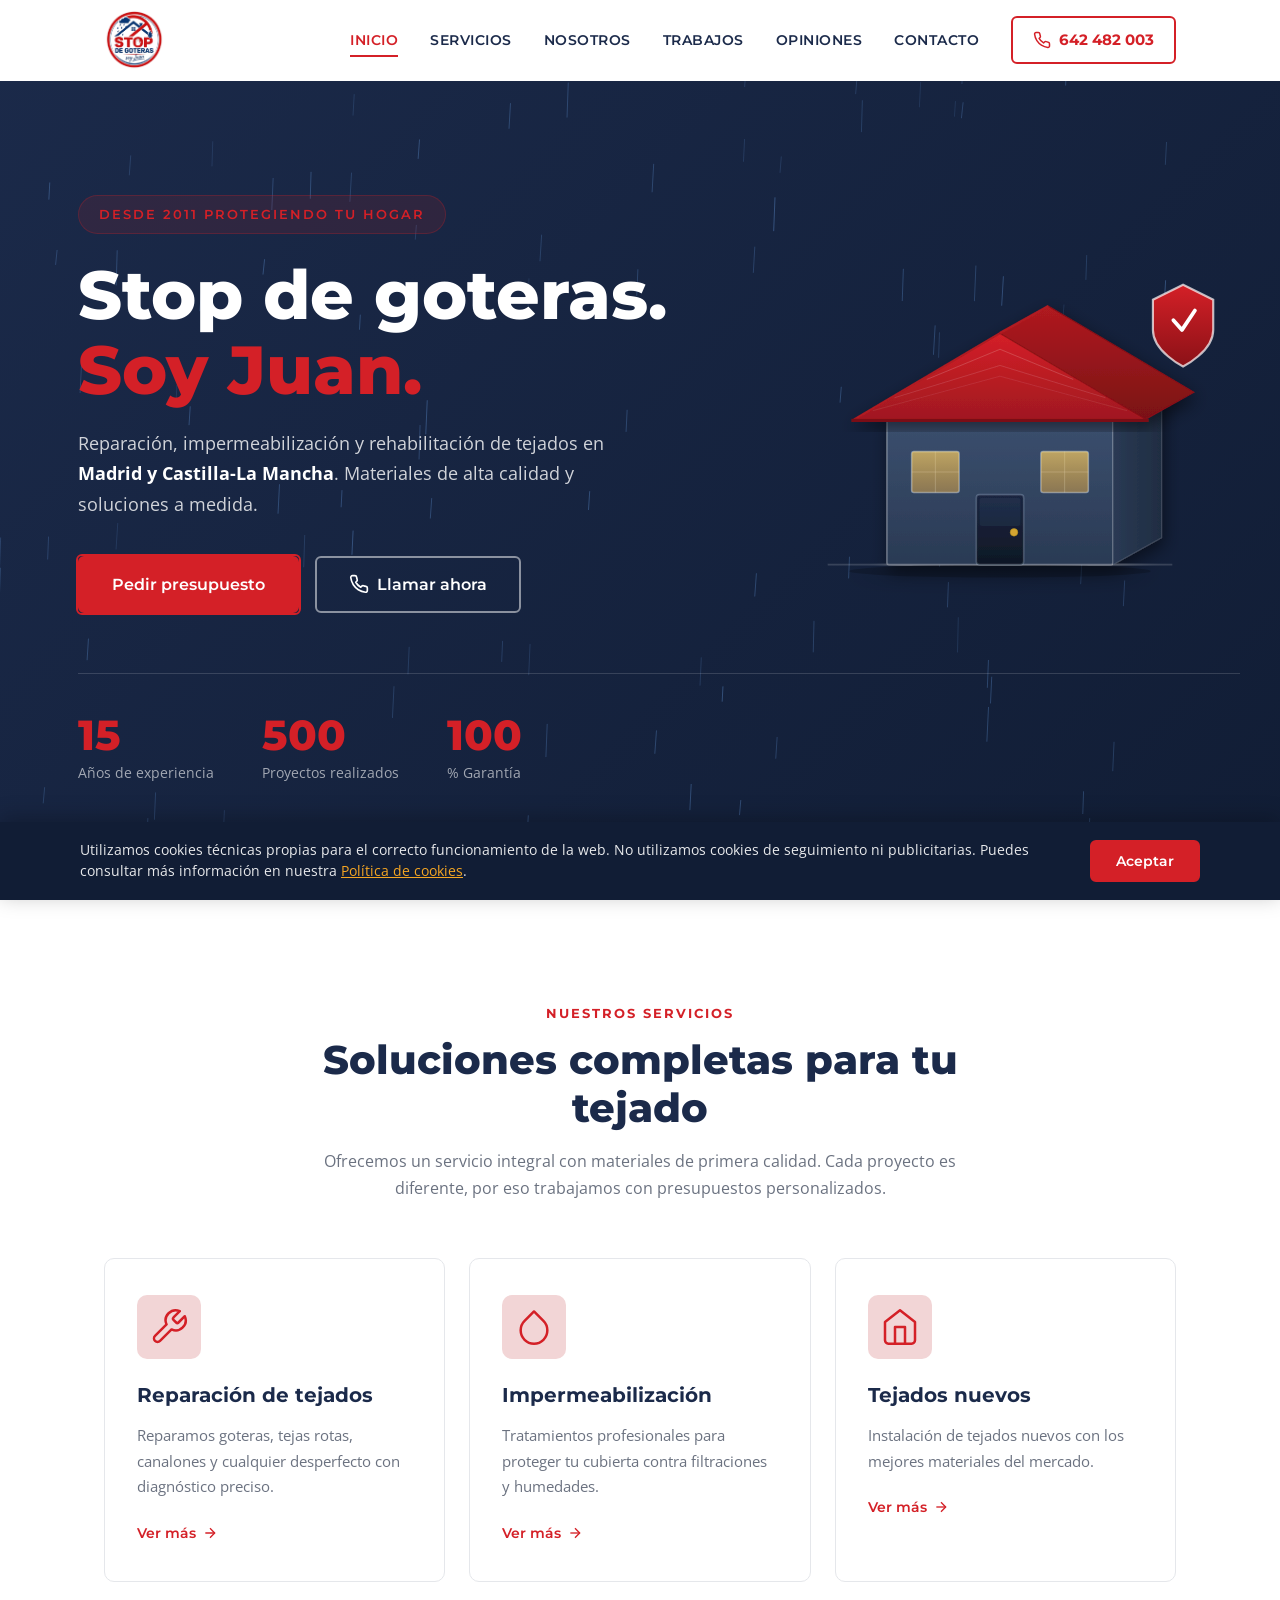
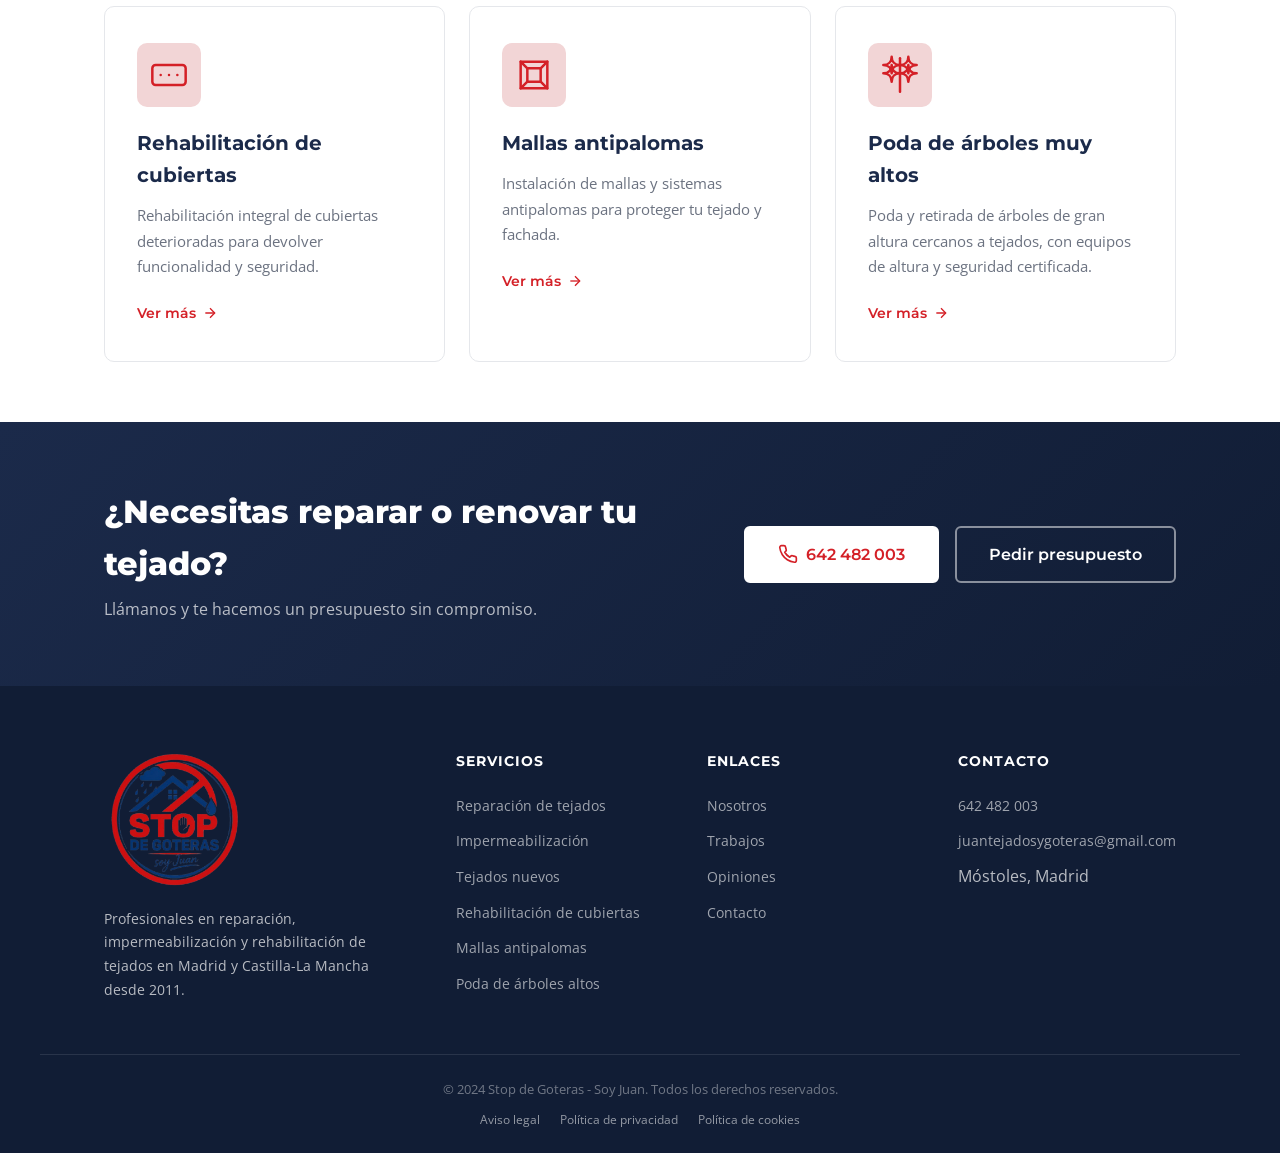
==== index.html @ c5f441f0 "initial" ====
<!DOCTYPE html>
<html lang="es">
<head>
  <meta charset="UTF-8">
  <meta name="viewport" content="width=device-width, initial-scale=1.0">
  <title>Stop de Goteras - Soy Juan | Reparación de Tejados en Madrid</title>
  <meta name="description" content="Stop de Goteras - Soy Juan: 15 años de experiencia en reparación de tejados, impermeabilización y rehabilitación de cubiertas en Madrid y Castilla-La Mancha.">
  <link rel="icon" type="image/x-icon" href="assets/img/favicon.ico">
  <link rel="icon" type="image/png" sizes="32x32" href="assets/img/favicon-32.png">
  <link rel="apple-touch-icon" href="assets/img/favicon.png">
  <link rel="preconnect" href="https://fonts.googleapis.com">
  <link rel="preconnect" href="https://fonts.gstatic.com" crossorigin>
  <link href="https://fonts.googleapis.com/css2?family=Montserrat:wght@400;500;600;700;800&family=Open+Sans:wght@400;500;600&display=swap" rel="stylesheet">
  <link rel="stylesheet" href="assets/css/styles.css">
</head>
<body>

  <!-- HEADER -->
  <header class="header" id="header">
    <div class="container header__inner">
      <a href="index.html" class="header__logo">
        <img src="assets/img/logo.png" alt="Stop de Goteras - Soy Juan" class="header__logo-img">
      </a>
      <nav class="header__nav" id="nav" aria-label="Navegación principal">
        <ul class="header__menu">
          <li><a href="index.html" class="header__link active">Inicio</a></li>
          <li><a href="servicios.html" class="header__link">Servicios</a></li>
          <li><a href="nosotros.html" class="header__link">Nosotros</a></li>
          <li><a href="trabajos.html" class="header__link">Trabajos</a></li>
          <li><a href="opiniones.html" class="header__link">Opiniones</a></li>
          <li><a href="contacto.html" class="header__link">Contacto</a></li>
        </ul>
      </nav>
      <a href="tel:642482003" class="header__cta">
        <svg width="18" height="18" viewBox="0 0 24 24" fill="none" stroke="currentColor" stroke-width="2" stroke-linecap="round" stroke-linejoin="round"><path d="M22 16.92v3a2 2 0 0 1-2.18 2 19.79 19.79 0 0 1-8.63-3.07 19.5 19.5 0 0 1-6-6 19.79 19.79 0 0 1-3.07-8.67A2 2 0 0 1 4.11 2h3a2 2 0 0 1 2 1.72c.127.96.361 1.903.7 2.81a2 2 0 0 1-.45 2.11L8.09 9.91a16 16 0 0 0 6 6l1.27-1.27a2 2 0 0 1 2.11-.45c.907.339 1.85.573 2.81.7A2 2 0 0 1 22 16.92z"/></svg>
        642 482 003
      </a>
      <button class="header__burger" id="burger" aria-label="Abrir menú" aria-expanded="false">
        <span></span><span></span><span></span>
      </button>
    </div>
  </header>

  <!-- HERO -->
  <section class="hero" id="inicio">
    <canvas class="hero__rain" id="rainCanvas" aria-hidden="true"></canvas>
    <!-- ESCENA PREMIUM: Casa con lluvia → tejado → protección -->
    <div class="hero__scene" id="heroScene" aria-hidden="true">
      <svg class="hero__scene-svg" viewBox="0 0 520 440" preserveAspectRatio="xMidYMid meet">
        <defs>
          <linearGradient id="wallGrad" x1="0" y1="0" x2="0" y2="1">
            <stop offset="0%" stop-color="#3B4F6E"/>
            <stop offset="100%" stop-color="#2A3A54"/>
          </linearGradient>
          <linearGradient id="wallSideGrad" x1="0" y1="0" x2="1" y2="0">
            <stop offset="0%" stop-color="#2A3A54"/>
            <stop offset="100%" stop-color="#1F2D42"/>
          </linearGradient>
          <linearGradient id="roofGrad" x1="0" y1="0" x2="0" y2="1">
            <stop offset="0%" stop-color="#D42027"/>
            <stop offset="100%" stop-color="#A01820"/>
          </linearGradient>
          <linearGradient id="roofSideGrad" x1="0" y1="0" x2="0" y2="1">
            <stop offset="0%" stop-color="#B01A20"/>
            <stop offset="100%" stop-color="#7A1115"/>
          </linearGradient>
          <linearGradient id="windowGlow" x1="0" y1="0" x2="0" y2="1">
            <stop offset="0%" stop-color="rgba(140,200,255,0.25)"/>
            <stop offset="100%" stop-color="rgba(80,140,200,0.1)"/>
          </linearGradient>
          <linearGradient id="windowWarm" x1="0" y1="0" x2="0" y2="1">
            <stop offset="0%" stop-color="rgba(255,210,100,0.6)"/>
            <stop offset="100%" stop-color="rgba(255,180,60,0.3)"/>
          </linearGradient>
          <linearGradient id="shieldGrad" x1="0" y1="0" x2="0" y2="1">
            <stop offset="0%" stop-color="#D42027"/>
            <stop offset="100%" stop-color="#8B1117"/>
          </linearGradient>
          <linearGradient id="doorGrad" x1="0" y1="0" x2="0" y2="1">
            <stop offset="0%" stop-color="#1A2540"/>
            <stop offset="100%" stop-color="#0F1825"/>
          </linearGradient>
          <filter id="glow"><feGaussianBlur stdDeviation="4" result="b"/><feMerge><feMergeNode in="b"/><feMergeNode in="SourceGraphic"/></feMerge></filter>
          <filter id="bigGlow"><feGaussianBlur stdDeviation="10" result="b"/><feMerge><feMergeNode in="b"/><feMergeNode in="SourceGraphic"/></feMerge></filter>
          <filter id="softShadow"><feDropShadow dx="2" dy="6" stdDeviation="8" flood-color="rgba(0,0,0,0.5)"/></filter>
          <clipPath id="houseClip"><rect x="155" y="180" width="210" height="150"/></clipPath>
        </defs>

        <!-- ====== CASA (suelo + paredes + alerta) ====== -->
        <g class="scene__house" filter="url(#softShadow)">
          <!-- Suelo -->
          <line x1="100" y1="330" x2="420" y2="330" stroke="rgba(255,255,255,0.15)" stroke-width="1.5"/>
          <ellipse cx="260" cy="336" rx="140" ry="6" fill="rgba(0,0,0,0.2)"/>
          <!-- Pared frontal -->
          <rect x="155" y="195" width="210" height="135" rx="2" fill="url(#wallGrad)" stroke="rgba(255,255,255,0.3)" stroke-width="1.5"/>
          <!-- Pared lateral (profundidad) -->
          <polygon points="365,195 410,170 410,305 365,330" fill="url(#wallSideGrad)" stroke="rgba(255,255,255,0.15)" stroke-width="1"/>
          <!-- Ventana izquierda -->
          <rect class="scene__window" x="178" y="225" width="44" height="38" rx="2" fill="url(#windowGlow)" stroke="rgba(200,220,240,0.5)" stroke-width="1.5"/>
          <line x1="200" y1="225" x2="200" y2="263" stroke="rgba(200,220,240,0.3)" stroke-width="1"/>
          <line x1="178" y1="244" x2="222" y2="244" stroke="rgba(200,220,240,0.3)" stroke-width="1"/>
          <!-- Ventana derecha -->
          <rect class="scene__window" x="298" y="225" width="44" height="38" rx="2" fill="url(#windowGlow)" stroke="rgba(200,220,240,0.5)" stroke-width="1.5"/>
          <line x1="320" y1="225" x2="320" y2="263" stroke="rgba(200,220,240,0.3)" stroke-width="1"/>
          <line x1="298" y1="244" x2="342" y2="244" stroke="rgba(200,220,240,0.3)" stroke-width="1"/>
          <!-- Puerta -->
          <rect x="238" y="265" width="44" height="65" rx="3" fill="url(#doorGrad)" stroke="rgba(200,220,240,0.25)" stroke-width="1.5"/>
          <rect x="241" y="268" width="38" height="26" rx="2" fill="rgba(140,200,255,0.06)"/>
          <circle cx="273" cy="300" r="3.5" fill="#D4A530" stroke="#B8901F" stroke-width="0.5"/>
          <!-- Icono alerta -->
          <g class="scene__alert" filter="url(#glow)">
            <circle cx="260" cy="170" r="18" fill="rgba(212,32,39,0.7)" stroke="#D42027" stroke-width="2"/>
            <line x1="260" y1="160" x2="260" y2="173" stroke="#fff" stroke-width="3" stroke-linecap="round"/>
            <circle cx="260" cy="179" r="2" fill="#fff"/>
          </g>
        </g>

        <!-- ====== TEJADO (fase 2: baja desde 4s) ====== -->
        <g class="scene__roof" filter="url(#softShadow)">
          <!-- Tejado principal -->
          <polygon points="260,115 125,195 395,195" fill="url(#roofGrad)" stroke="#B01A20" stroke-width="2" stroke-linejoin="round"/>
          <!-- Lado derecho tejado (profundidad) -->
          <polygon points="395,195 440,170 305,90 260,115" fill="url(#roofSideGrad)" stroke="#8B1117" stroke-width="1"/>
          <!-- Tejas decorativas fila 1 -->
          <line x1="192" y1="158" x2="260" y2="130" stroke="rgba(255,255,255,0.2)" stroke-width="0.8"/>
          <line x1="260" y1="130" x2="328" y2="158" stroke="rgba(255,255,255,0.2)" stroke-width="0.8"/>
          <!-- Tejas fila 2 -->
          <line x1="162" y1="175" x2="260" y2="145" stroke="rgba(255,255,255,0.15)" stroke-width="0.8"/>
          <line x1="260" y1="145" x2="358" y2="175" stroke="rgba(255,255,255,0.15)" stroke-width="0.8"/>
          <!-- Tejas fila 3 -->
          <line x1="142" y1="187" x2="260" y2="155" stroke="rgba(255,255,255,0.1)" stroke-width="0.8"/>
          <line x1="260" y1="155" x2="378" y2="187" stroke="rgba(255,255,255,0.1)" stroke-width="0.8"/>
          <!-- Borde inferior -->
          <line x1="122" y1="196" x2="398" y2="196" stroke="#7A1115" stroke-width="3"/>
          <!-- Cumbrera -->
          <line x1="260" y1="115" x2="305" y2="90" stroke="#B01A20" stroke-width="2.5"/>
        </g>

        <!-- ====== SALPICADURAS EN TEJADO (fase 3) ====== -->
        <g class="scene__splashes">
          <circle class="roof-splash" cx="195" cy="160" r="2" fill="rgba(140,200,255,0.7)"/>
          <circle class="roof-splash" cx="230" cy="145" r="2" fill="rgba(140,200,255,0.6)"/>
          <circle class="roof-splash" cx="260" cy="132" r="2" fill="rgba(140,200,255,0.7)"/>
          <circle class="roof-splash" cx="295" cy="140" r="2" fill="rgba(140,200,255,0.6)"/>
          <circle class="roof-splash" cx="340" cy="158" r="2" fill="rgba(140,200,255,0.7)"/>
          <circle class="roof-splash" cx="360" cy="170" r="2" fill="rgba(140,200,255,0.5)"/>
        </g>

        <!-- ====== ESCUDO + CHECK (fase 3, arriba derecha) ====== -->
        <g class="scene__shield">
          <path d="M430,70 L458,84 L458,112 C458,132 430,146 430,146 C430,146 402,132 402,112 L402,84 Z"
                fill="url(#shieldGrad)" stroke="rgba(255,255,255,0.7)" stroke-width="2"/>
          <polyline points="421,103 429,112 441,94" fill="none" stroke="#fff" stroke-width="3.5" stroke-linecap="round" stroke-linejoin="round"/>
        </g>

        <!-- Ventanas brillan dorado cuando casa protegida (fase 3) -->
        <rect class="scene__window-glow" x="178" y="225" width="44" height="38" rx="2" fill="url(#windowWarm)"/>
        <rect class="scene__window-glow" x="298" y="225" width="44" height="38" rx="2" fill="url(#windowWarm)"/>

      </svg>
    </div>
    <div class="container hero__content">
      <span class="hero__badge">Desde 2011 protegiendo tu hogar</span>
      <h1 class="hero__title">
        <span class="hero__title-line hero__title-line--1">Stop de goteras.</span>
        <span class="hero__title-line hero__title-line--2">Soy Juan.</span>
      </h1>
      <p class="hero__subtitle">Reparación, impermeabilización y rehabilitación de tejados en <strong>Madrid y Castilla-La Mancha</strong>. Materiales de alta calidad y soluciones a medida.</p>
      <div class="hero__actions">
        <a href="contacto.html" class="btn btn--primary btn--lg hero__cta-pulse">Pedir presupuesto</a>
        <a href="tel:642482003" class="btn btn--outline btn--lg">
          <svg width="20" height="20" viewBox="0 0 24 24" fill="none" stroke="currentColor" stroke-width="2" stroke-linecap="round" stroke-linejoin="round"><path d="M22 16.92v3a2 2 0 0 1-2.18 2 19.79 19.79 0 0 1-8.63-3.07 19.5 19.5 0 0 1-6-6 19.79 19.79 0 0 1-3.07-8.67A2 2 0 0 1 4.11 2h3a2 2 0 0 1 2 1.72c.127.96.361 1.903.7 2.81a2 2 0 0 1-.45 2.11L8.09 9.91a16 16 0 0 0 6 6l1.27-1.27a2 2 0 0 1 2.11-.45c.907.339 1.85.573 2.81.7A2 2 0 0 1 22 16.92z"/></svg>
          Llamar ahora
        </a>
      </div>
      <div class="hero__stats">
        <div class="hero__stat">
          <span class="hero__stat-number" data-count="15">0</span>
          <span class="hero__stat-label">Años de experiencia</span>
        </div>
        <div class="hero__stat">
          <span class="hero__stat-number" data-count="500">0</span>
          <span class="hero__stat-label">Proyectos realizados</span>
        </div>
        <div class="hero__stat">
          <span class="hero__stat-number" data-count="100">0</span>
          <span class="hero__stat-label">% Garantía</span>
        </div>
      </div>
    </div>
    <div class="hero__wave" aria-hidden="true">
      <svg viewBox="0 0 1440 120" preserveAspectRatio="none">
        <path d="M0,80 C360,120 720,40 1080,80 C1260,100 1380,60 1440,80 L1440,120 L0,120 Z" fill="#ffffff"/>
      </svg>
    </div>
  </section>

  <!-- RESUMEN SERVICIOS -->
  <section class="services" style="padding-bottom:60px;">
    <div class="container">
      <div class="section-header">
        <span class="section-header__tag">Nuestros servicios</span>
        <h2 class="section-header__title">Soluciones completas para tu tejado</h2>
        <p class="section-header__desc">Ofrecemos un servicio integral con materiales de primera calidad. Cada proyecto es diferente, por eso trabajamos con presupuestos personalizados.</p>
      </div>
      <div class="services__grid">
        <article class="service-card">
          <div class="service-card__icon">
            <svg width="40" height="40" viewBox="0 0 24 24" fill="none" stroke="currentColor" stroke-width="1.5" stroke-linecap="round" stroke-linejoin="round"><path d="M14.7 6.3a1 1 0 0 0 0 1.4l1.6 1.6a1 1 0 0 0 1.4 0l3.77-3.77a6 6 0 0 1-7.94 7.94l-6.91 6.91a2.12 2.12 0 0 1-3-3l6.91-6.91a6 6 0 0 1 7.94-7.94l-3.76 3.76z"/></svg>
          </div>
          <h3 class="service-card__title">Reparación de tejados</h3>
          <p class="service-card__desc">Reparamos goteras, tejas rotas, canalones y cualquier desperfecto con diagnóstico preciso.</p>
          <a href="servicios.html" class="service-card__link">Ver más <svg width="16" height="16" viewBox="0 0 24 24" fill="none" stroke="currentColor" stroke-width="2"><path d="M5 12h14"/><path d="m12 5 7 7-7 7"/></svg></a>
        </article>
        <article class="service-card">
          <div class="service-card__icon">
            <svg width="40" height="40" viewBox="0 0 24 24" fill="none" stroke="currentColor" stroke-width="1.5" stroke-linecap="round" stroke-linejoin="round"><path d="M12 2.69l5.66 5.66a8 8 0 1 1-11.31 0z"/></svg>
          </div>
          <h3 class="service-card__title">Impermeabilización</h3>
          <p class="service-card__desc">Tratamientos profesionales para proteger tu cubierta contra filtraciones y humedades.</p>
          <a href="servicios.html" class="service-card__link">Ver más <svg width="16" height="16" viewBox="0 0 24 24" fill="none" stroke="currentColor" stroke-width="2"><path d="M5 12h14"/><path d="m12 5 7 7-7 7"/></svg></a>
        </article>
        <article class="service-card">
          <div class="service-card__icon">
            <svg width="40" height="40" viewBox="0 0 24 24" fill="none" stroke="currentColor" stroke-width="1.5" stroke-linecap="round" stroke-linejoin="round"><path d="M3 9l9-7 9 7v11a2 2 0 0 1-2 2H5a2 2 0 0 1-2-2z"/><polyline points="9 22 9 12 15 12 15 22"/></svg>
          </div>
          <h3 class="service-card__title">Tejados nuevos</h3>
          <p class="service-card__desc">Instalación de tejados nuevos con los mejores materiales del mercado.</p>
          <a href="servicios.html" class="service-card__link">Ver más <svg width="16" height="16" viewBox="0 0 24 24" fill="none" stroke="currentColor" stroke-width="2"><path d="M5 12h14"/><path d="m12 5 7 7-7 7"/></svg></a>
        </article>
        <article class="service-card">
          <div class="service-card__icon">
            <svg width="40" height="40" viewBox="0 0 24 24" fill="none" stroke="currentColor" stroke-width="1.5" stroke-linecap="round" stroke-linejoin="round"><rect x="2" y="6" width="20" height="12" rx="2"/><path d="M12 12h.01"/><path d="M17 12h.01"/><path d="M7 12h.01"/></svg>
          </div>
          <h3 class="service-card__title">Rehabilitación de cubiertas</h3>
          <p class="service-card__desc">Rehabilitación integral de cubiertas deterioradas para devolver funcionalidad y seguridad.</p>
          <a href="servicios.html" class="service-card__link">Ver más <svg width="16" height="16" viewBox="0 0 24 24" fill="none" stroke="currentColor" stroke-width="2"><path d="M5 12h14"/><path d="m12 5 7 7-7 7"/></svg></a>
        </article>
        <article class="service-card">
          <div class="service-card__icon">
            <svg width="40" height="40" viewBox="0 0 24 24" fill="none" stroke="currentColor" stroke-width="1.5" stroke-linecap="round" stroke-linejoin="round"><path d="M4 4h16v16H4z"/><path d="M4 4l4 4"/><path d="M20 4l-4 4"/><path d="M4 20l4-4"/><path d="M20 20l-4-4"/><path d="M8 8h8v8H8z"/></svg>
          </div>
          <h3 class="service-card__title">Mallas antipalomas</h3>
          <p class="service-card__desc">Instalación de mallas y sistemas antipalomas para proteger tu tejado y fachada.</p>
          <a href="servicios.html" class="service-card__link">Ver más <svg width="16" height="16" viewBox="0 0 24 24" fill="none" stroke="currentColor" stroke-width="2"><path d="M5 12h14"/><path d="m12 5 7 7-7 7"/></svg></a>
        </article>
        <article class="service-card">
          <div class="service-card__icon">
            <svg width="40" height="40" viewBox="0 0 24 24" fill="none" stroke="currentColor" stroke-width="1.5" stroke-linecap="round" stroke-linejoin="round"><path d="M12 2v20"/><path d="M12 6c-3 0-5 2-5 5 0-3-2-5-5-5 3 0 5-2 5-5 0 3 2 5 5 5z"/><path d="M12 11c-3 0-5 2-5 5 0-3-2-5-5-5 3 0 5-2 5-5 0 3 2 5 5 5z"/><path d="M12 6c3 0 5 2 5 5 0-3 2-5 5-5-3 0-5-2-5-5 0 3-2 5-5 5z"/><path d="M12 11c3 0 5 2 5 5 0-3 2-5 5-5-3 0-5-2-5-5 0 3-2 5-5 5z"/></svg>
          </div>
          <h3 class="service-card__title">Poda de árboles muy altos</h3>
          <p class="service-card__desc">Poda y retirada de árboles de gran altura cercanos a tejados, con equipos de altura y seguridad certificada.</p>
          <a href="servicios.html" class="service-card__link">Ver más <svg width="16" height="16" viewBox="0 0 24 24" fill="none" stroke="currentColor" stroke-width="2"><path d="M5 12h14"/><path d="m12 5 7 7-7 7"/></svg></a>
        </article>
      </div>
    </div>
  </section>

  <!-- CTA -->
  <section class="cta-band">
    <div class="container cta-band__inner">
      <div class="cta-band__text">
        <h2 class="cta-band__title">¿Necesitas reparar o renovar tu tejado?</h2>
        <p class="cta-band__desc">Llámanos y te hacemos un presupuesto sin compromiso.</p>
      </div>
      <div class="cta-band__actions">
        <a href="tel:642482003" class="btn btn--white btn--lg">
          <svg width="20" height="20" viewBox="0 0 24 24" fill="none" stroke="currentColor" stroke-width="2" stroke-linecap="round" stroke-linejoin="round"><path d="M22 16.92v3a2 2 0 0 1-2.18 2 19.79 19.79 0 0 1-8.63-3.07 19.5 19.5 0 0 1-6-6 19.79 19.79 0 0 1-3.07-8.67A2 2 0 0 1 4.11 2h3a2 2 0 0 1 2 1.72c.127.96.361 1.903.7 2.81a2 2 0 0 1-.45 2.11L8.09 9.91a16 16 0 0 0 6 6l1.27-1.27a2 2 0 0 1 2.11-.45c.907.339 1.85.573 2.81.7A2 2 0 0 1 22 16.92z"/></svg>
          642 482 003
        </a>
        <a href="contacto.html" class="btn btn--outline-white btn--lg">Pedir presupuesto</a>
      </div>
    </div>
  </section>

  <!-- FOOTER -->
  <footer class="footer">
    <div class="container footer__inner">
      <div class="footer__brand">
        <img src="assets/img/logo.png" alt="Stop de Goteras - Soy Juan" class="footer__logo" width="140">
        <p class="footer__desc">Profesionales en reparación, impermeabilización y rehabilitación de tejados en Madrid y Castilla-La Mancha desde 2011.</p>
      </div>
      <div class="footer__links">
        <h4 class="footer__heading">Servicios</h4>
        <ul>
          <li><a href="servicios.html">Reparación de tejados</a></li>
          <li><a href="servicios.html">Impermeabilización</a></li>
          <li><a href="servicios.html">Tejados nuevos</a></li>
          <li><a href="servicios.html">Rehabilitación de cubiertas</a></li>
          <li><a href="servicios.html">Mallas antipalomas</a></li>
          <li><a href="servicios.html">Poda de árboles altos</a></li>
        </ul>
      </div>
      <div class="footer__links">
        <h4 class="footer__heading">Enlaces</h4>
        <ul>
          <li><a href="nosotros.html">Nosotros</a></li>
          <li><a href="trabajos.html">Trabajos</a></li>
          <li><a href="opiniones.html">Opiniones</a></li>
          <li><a href="contacto.html">Contacto</a></li>
        </ul>
      </div>
      <div class="footer__links">
        <h4 class="footer__heading">Contacto</h4>
        <ul>
          <li><a href="tel:642482003">642 482 003</a></li>
          <li><a href="mailto:juantejadosygoteras@gmail.com">juantejadosygoteras@gmail.com</a></li>
          <li>Móstoles, Madrid</li>
        </ul>
      </div>
    </div>
    <div class="footer__bottom">
      <div class="container footer__bottom-inner">
        <p>&copy; 2024 Stop de Goteras - Soy Juan. Todos los derechos reservados.</p>
        <ul class="footer__legal">
          <li><a href="aviso-legal.html">Aviso legal</a></li>
          <li><a href="privacidad.html">Política de privacidad</a></li>
          <li><a href="cookies.html">Política de cookies</a></li>
        </ul>
      </div>
    </div>
  </footer>

  <div class="cookie-banner" id="cookieBanner" hidden>
    <div class="cookie-banner__inner">
      <p class="cookie-banner__text">Utilizamos cookies técnicas propias para el correcto funcionamiento de la web. No utilizamos cookies de seguimiento ni publicitarias. Puedes consultar más información en nuestra <a href="cookies.html">Política de cookies</a>.</p>
      <div class="cookie-banner__actions">
        <button type="button" class="btn btn--primary" id="cookieAccept">Aceptar</button>
      </div>
    </div>
  </div>

  <script src="assets/js/main.js"></script>
</body>
</html>
---- assets/css/styles.css ----
/* ============================================
   STOP DE GOTERAS - SOY JUAN
   Paleta: Rojo #D42027, Azul Marino #1B2A4A
   Fondo: Blanco #FFFFFF
   ============================================ */

/* ---------- RESET & BASE ---------- */
*, *::before, *::after { box-sizing: border-box; margin: 0; padding: 0; }

:root {
  --red: #D42027;
  --red-dark: #B01A20;
  --red-light: #F2D5D6;
  --navy: #1B2A4A;
  --navy-dark: #111D35;
  --navy-light: #2E4470;
  --white: #FFFFFF;
  --gray-50: #F9FAFB;
  --gray-100: #F3F4F6;
  --gray-200: #E5E7EB;
  --gray-300: #D1D5DB;
  --gray-400: #9CA3AF;
  --gray-500: #6B7280;
  --gray-600: #4B5563;
  --gray-700: #374151;
  --gray-800: #1F2937;
  --gray-900: #111827;
  --shadow-sm: 0 1px 3px rgba(27,42,74,0.08);
  --shadow-md: 0 4px 16px rgba(27,42,74,0.10);
  --shadow-lg: 0 8px 32px rgba(27,42,74,0.12);
  --shadow-xl: 0 16px 48px rgba(27,42,74,0.16);
  --radius-sm: 6px;
  --radius-md: 10px;
  --radius-lg: 16px;
  --radius-xl: 24px;
  --transition: 0.25s ease;
  --font-heading: 'Montserrat', sans-serif;
  --font-body: 'Open Sans', sans-serif;
}

html {
  scroll-behavior: smooth;
  scroll-padding-top: 80px;
}

body {
  font-family: var(--font-body);
  font-size: 16px;
  line-height: 1.6;
  color: var(--gray-700);
  background: var(--white);
  -webkit-font-smoothing: antialiased;
}

img { max-width: 100%; height: auto; display: block; }
a { text-decoration: none; color: inherit; transition: color var(--transition); }
ul { list-style: none; }

.container {
  width: 100%;
  max-width: 1200px;
  margin: 0 auto;
  padding: 0 clamp(24px, 6vw, 64px);
}

/* ---------- BUTTONS ---------- */
.btn {
  display: inline-flex;
  align-items: center;
  gap: 8px;
  font-family: var(--font-heading);
  font-weight: 600;
  font-size: 15px;
  padding: 12px 28px;
  border-radius: var(--radius-sm);
  border: 2px solid transparent;
  cursor: pointer;
  transition: all var(--transition);
  white-space: nowrap;
}
.btn--primary {
  background: var(--red);
  color: var(--white);
  border-color: var(--red);
}
.btn--primary:hover {
  background: var(--red-dark);
  border-color: var(--red-dark);
  transform: translateY(-2px);
  box-shadow: 0 6px 20px rgba(212,32,39,0.35);
}
.btn--outline {
  background: transparent;
  color: var(--white);
  border-color: rgba(255,255,255,0.5);
}
.btn--outline:hover {
  background: var(--white);
  color: var(--navy);
  border-color: var(--white);
}
.btn--navy {
  background: var(--navy);
  color: var(--white);
  border-color: var(--navy);
}
.btn--navy:hover {
  background: var(--navy-dark);
  border-color: var(--navy-dark);
  transform: translateY(-2px);
  box-shadow: 0 6px 20px rgba(27,42,74,0.3);
}
.btn--outline-red {
  background: transparent;
  color: var(--red);
  border-color: var(--red);
}
.btn--outline-red:hover {
  background: var(--red);
  color: var(--white);
}
.btn--white {
  background: var(--white);
  color: var(--red);
  border-color: var(--white);
}
.btn--white:hover {
  background: var(--gray-100);
  transform: translateY(-2px);
  box-shadow: var(--shadow-md);
}
.btn--outline-white {
  background: transparent;
  color: var(--white);
  border-color: rgba(255,255,255,0.5);
}
.btn--outline-white:hover {
  background: rgba(255,255,255,0.15);
  border-color: var(--white);
}
.btn--lg {
  padding: 14px 32px;
  font-size: 16px;
}

/* ---------- HEADER ---------- */
.header {
  position: fixed;
  top: 0;
  left: 0;
  right: 0;
  z-index: 1000;
  background: var(--white);
  transition: all 0.3s ease;
  border-bottom: 1px solid transparent;
}
.header--scrolled {
  border-bottom-color: var(--gray-200);
  box-shadow: var(--shadow-sm);
}
.header__inner {
  display: flex;
  align-items: center;
  justify-content: space-between;
  height: 80px;
}
.header__logo-img {
  height: 60px;
  width: auto;
  max-width: 160px;
  object-fit: contain;
  flex-shrink: 0;
}
.header__nav { margin-left: auto; margin-right: 32px; }
.header__menu { display: flex; gap: 32px; }
.header__link {
  font-family: var(--font-heading);
  font-size: 14px;
  font-weight: 600;
  text-transform: uppercase;
  letter-spacing: 0.5px;
  color: var(--navy);
  padding: 8px 0;
  position: relative;
}
.header__link::after {
  content: '';
  position: absolute;
  bottom: 0; left: 0;
  width: 0; height: 2px;
  background: var(--red);
  transition: width var(--transition);
}
.header__link:hover, .header__link.active { color: var(--red); }
.header__link:hover::after, .header__link.active::after { width: 100%; }

.header__cta {
  display: flex;
  align-items: center;
  gap: 8px;
  font-family: var(--font-heading);
  font-weight: 700;
  font-size: 15px;
  color: var(--red);
  padding: 10px 20px;
  border: 2px solid var(--red);
  border-radius: var(--radius-sm);
  transition: all var(--transition);
  flex-shrink: 0;
  white-space: nowrap;
}
.header__cta:hover { background: var(--red); color: var(--white); }

@media (max-width: 900px) {
  .header__cta { display: none; }
  .header__burger { display: flex; }
  .header__nav { margin-right: 8px; }
}

.header__burger {
  display: none;
  flex-direction: column;
  justify-content: center;
  gap: 5px;
  width: 44px; height: 44px;
  background: none; border: none; cursor: pointer; padding: 8px;
}
.header__burger span {
  display: block; width: 100%; height: 2px;
  background: var(--navy); border-radius: 2px;
  transition: all 0.3s ease;
}
.header__burger.open span:nth-child(1) { transform: rotate(45deg) translate(5px, 5px); }
.header__burger.open span:nth-child(2) { opacity: 0; }
.header__burger.open span:nth-child(3) { transform: rotate(-45deg) translate(5px, -5px); }

/* ---------- HERO (index.html) ---------- */
.hero {
  position: relative;
  min-height: 100vh;
  display: flex;
  align-items: center;
  background: linear-gradient(135deg, var(--navy) 0%, var(--navy-dark) 100%);
  overflow: hidden;
  padding-top: 80px;
}

/* Rain canvas */
.hero__rain {
  position: absolute;
  inset: 0;
  width: 100%;
  height: 100%;
  z-index: 1;
  pointer-events: none;
}

/* ===== HOUSE SCENE (premium) ===== */
/* Timeline: 0-4s exposed | 4-6s roof descends | 6s+ protected */

.hero__scene {
  position: absolute;
  right: 0;
  top: 50%;
  transform: translateY(-50%);
  width: 50%;
  max-width: 560px;
  z-index: 2;
  pointer-events: none;
}
.hero__scene-svg { width: 100%; height: auto; }

/* House entrance */
.scene__house { animation: house-appear 1s ease-out 0.5s both; }
@keyframes house-appear {
  from { opacity: 0; transform: translateY(20px); }
  to { opacity: 1; transform: translateY(0); }
}

/* Indoor rain */
.indoor-drop {
  animation: idrop-fall 0.7s linear infinite, idrop-fade 8s ease forwards;
}
.indoor-drop:nth-child(2) { animation-delay: 0.1s, 0s; }
.indoor-drop:nth-child(3) { animation-delay: 0.25s, 0s; }
.indoor-drop:nth-child(4) { animation-delay: 0.4s, 0s; }
.indoor-drop:nth-child(5) { animation-delay: 0.55s, 0s; }
.indoor-drop:nth-child(6) { animation-delay: 0.15s, 0s; }
.indoor-drop:nth-child(7) { animation-delay: 0.45s, 0s; }

@keyframes idrop-fall {
  0%   { transform: translateY(-20px); opacity: 0; }
  15%  { opacity: 1; }
  85%  { opacity: 1; }
  100% { transform: translateY(150px); opacity: 0; }
}
@keyframes idrop-fade {
  0%, 40% { visibility: visible; }
  55%     { visibility: hidden; }
  100%    { visibility: hidden; }
}

/* Puddles */
.indoor-puddle {
  animation: puddle 8s ease forwards;
}
.indoor-puddle--2 { animation-delay: 0.3s; }
@keyframes puddle {
  0%        { rx: 0; opacity: 0; }
  10%       { rx: 25; opacity: 0.2; }
  45%       { rx: 28; opacity: 0.2; }
  65%       { rx: 5; opacity: 0; }
  100%      { rx: 0; opacity: 0; }
}

/* Alert icon */
.scene__alert {
  animation: alert-pulse 0.8s ease-in-out infinite alternate, alert-out 8s ease forwards;
}
@keyframes alert-pulse {
  from { transform: scale(1); }
  to   { transform: scale(1.1); }
}
@keyframes alert-out {
  0%, 35% { opacity: 1; }
  50%     { opacity: 0; }
  100%    { opacity: 0; }
}

/* Roof descends */
.scene__roof {
  animation: roof-drop 8s cubic-bezier(0.22, 1, 0.36, 1) forwards;
}
@keyframes roof-drop {
  0%, 42% { transform: translateY(-260px) scale(0.9); opacity: 0; }
  45%     { opacity: 1; }
  62%     { transform: translateY(0) scale(1); }
  66%     { transform: translateY(5px) scale(1.01); }
  72%     { transform: translateY(0) scale(1); }
  100%    { transform: translateY(0) scale(1); opacity: 1; }
}

/* Splashes SVG hidden - collision handled by canvas */
.scene__splashes { display: none; }

/* Shield */
.scene__shield {
  animation: shield-pop 8s ease forwards;
}
@keyframes shield-pop {
  0%, 74% { opacity: 0; transform: scale(0.3) translateY(10px); }
  82%     { opacity: 1; transform: scale(1.2) translateY(-5px); }
  88%     { transform: scale(0.92) translateY(2px); }
  94%     { transform: scale(1.05) translateY(-1px); }
  100%    { opacity: 1; transform: scale(1) translateY(0); }
}

/* Window warm glow when protected */
.scene__window-glow {
  opacity: 0;
  animation: win-glow 8s ease forwards;
}
@keyframes win-glow {
  0%, 72% { opacity: 0; }
  85%     { opacity: 1; }
  100%    { opacity: 1; }
}
.scene__window {
  animation: win-flicker 8s ease forwards;
}
@keyframes win-flicker {
  0%, 72% { fill: url(#windowGlow); }
  80%     { fill: rgba(255,200,80,0.2); }
  85%     { fill: rgba(255,200,80,0.12); }
  90%     { fill: rgba(255,200,80,0.22); }
  100%    { fill: rgba(255,200,80,0.18); }
}

/* Sparks canvas */
.hero__sparks {
  position: absolute;
  inset: 0;
  width: 100%;
  height: 100%;
  z-index: 3;
  pointer-events: none;
}

/* Hero content */
.hero__content {
  position: relative;
  z-index: 10;
  padding: 80px 0;
  padding-left: clamp(0px, 3vw, 40px);
}

.hero__badge {
  display: inline-block;
  font-family: var(--font-heading);
  font-size: 13px;
  font-weight: 600;
  text-transform: uppercase;
  letter-spacing: 2px;
  color: var(--red);
  background: rgba(212,32,39,0.12);
  padding: 8px 20px;
  border-radius: 50px;
  margin-bottom: 24px;
  border: 1px solid rgba(212,32,39,0.25);
  animation: badge-enter 0.8s ease-out 0.3s both;
}
@keyframes badge-enter {
  from { opacity: 0; transform: translateY(20px); }
  to { opacity: 1; transform: translateY(0); }
}

.hero__title {
  font-family: var(--font-heading);
  font-size: clamp(36px, 6vw, 68px);
  font-weight: 800;
  color: var(--white);
  line-height: 1.1;
  margin-bottom: 20px;
}
.hero__title-line {
  display: block;
  overflow: hidden;
}
.hero__title-line--1 {
  animation: title-slide-up 0.8s cubic-bezier(0.16, 1, 0.3, 1) 0.5s both;
}
.hero__title-line--2 {
  color: var(--red);
  animation: title-slide-up 0.8s cubic-bezier(0.16, 1, 0.3, 1) 0.7s both;
}
@keyframes title-slide-up {
  from { opacity: 0; transform: translateY(100%); }
  to { opacity: 1; transform: translateY(0); }
}

.hero__subtitle {
  font-size: 18px;
  line-height: 1.7;
  color: rgba(255,255,255,0.8);
  max-width: 560px;
  margin-bottom: 36px;
  animation: fade-in-up 0.8s ease-out 0.9s both;
}
.hero__subtitle strong { color: var(--white); }

.hero__actions {
  display: flex;
  gap: 16px;
  flex-wrap: wrap;
  margin-bottom: 60px;
  animation: fade-in-up 0.8s ease-out 1.1s both;
}

/* CTA pulse ring */
.hero__cta-pulse {
  position: relative;
}
.hero__cta-pulse::before {
  content: '';
  position: absolute;
  inset: -4px;
  border-radius: var(--radius-sm);
  border: 2px solid var(--red);
  animation: cta-ring 2s ease-out infinite;
}
@keyframes cta-ring {
  0% { transform: scale(1); opacity: 0.6; }
  100% { transform: scale(1.15); opacity: 0; }
}

.hero__stats {
  display: flex;
  gap: 48px;
  padding-top: 40px;
  border-top: 1px solid rgba(255,255,255,0.15);
  animation: fade-in-up 0.8s ease-out 1.3s both;
}
.hero__stat-number {
  display: block;
  font-family: var(--font-heading);
  font-size: 42px;
  font-weight: 800;
  color: var(--red);
  line-height: 1;
}
.hero__stat-label {
  font-size: 14px;
  color: rgba(255,255,255,0.6);
  margin-top: 6px;
  display: block;
}

@keyframes fade-in-up {
  from { opacity: 0; transform: translateY(30px); }
  to { opacity: 1; transform: translateY(0); }
}

/* Hero wave */
.hero__wave {
  position: absolute;
  bottom: -1px;
  left: 0; right: 0;
  z-index: 5;
  line-height: 0;
}
.hero__wave svg {
  width: 100%;
  height: 80px;
}

/* ---------- PAGE HERO (inner pages) ---------- */
.page-hero {
  position: relative;
  padding: 180px 0 100px;
  background: linear-gradient(135deg, var(--navy) 0%, var(--navy-dark) 100%);
  overflow: hidden;
  text-align: center;
}
.page-hero__title {
  font-family: var(--font-heading);
  font-size: clamp(32px, 5vw, 52px);
  font-weight: 800;
  color: var(--white);
  margin-bottom: 12px;
  animation: title-slide-up 0.8s cubic-bezier(0.16, 1, 0.3, 1) 0.3s both;
}
.page-hero__subtitle {
  font-size: 18px;
  color: rgba(255,255,255,0.7);
  max-width: 500px;
  margin: 0 auto;
  animation: fade-in-up 0.8s ease-out 0.5s both;
}
.page-hero__roof {
  position: absolute;
  top: 0;
  left: 0;
  right: 0;
  bottom: 0;
  z-index: 1;
  pointer-events: none;
  overflow: hidden;
}
.page-hero__roof svg {
  position: absolute;
  top: 0;
  left: 0;
  width: 100%;
  height: 100%;
}

.page-hero__wave {
  position: absolute;
  bottom: -1px;
  left: 0; right: 0;
  line-height: 0;
}
.page-hero__wave svg { width: 100%; height: 60px; }

/* Breadcrumb */
.breadcrumb {
  display: flex;
  align-items: center;
  gap: 8px;
  justify-content: center;
  margin-bottom: 16px;
  animation: fade-in-up 0.6s ease-out 0.2s both;
}
.breadcrumb a {
  font-family: var(--font-heading);
  font-size: 13px;
  font-weight: 500;
  color: rgba(255,255,255,0.5);
  text-transform: uppercase;
  letter-spacing: 1px;
}
.breadcrumb a:hover { color: var(--white); }
.breadcrumb__sep { color: rgba(255,255,255,0.3); font-size: 12px; }
.breadcrumb__current {
  font-family: var(--font-heading);
  font-size: 13px;
  font-weight: 600;
  color: var(--red);
  text-transform: uppercase;
  letter-spacing: 1px;
}

/* ---------- SECTION HEADER ---------- */
.section-header {
  text-align: center;
  max-width: 640px;
  margin: 0 auto 56px;
}
.section-header__tag {
  display: inline-block;
  font-family: var(--font-heading);
  font-size: 13px;
  font-weight: 700;
  text-transform: uppercase;
  letter-spacing: 2px;
  color: var(--red);
  margin-bottom: 12px;
}
.section-header__title {
  font-family: var(--font-heading);
  font-size: clamp(28px, 4vw, 40px);
  font-weight: 800;
  color: var(--navy);
  line-height: 1.2;
  margin-bottom: 16px;
}
.section-header__desc {
  font-size: 16px;
  color: var(--gray-500);
  line-height: 1.7;
}

/* ---------- SERVICES (servicios.html) ---------- */
.services {
  padding: 100px 0;
  background: var(--white);
}
.services__grid {
  display: grid;
  grid-template-columns: repeat(auto-fit, minmax(min(100%, 320px), 1fr));
  gap: 24px;
}
.service-card {
  background: var(--white);
  border: 1px solid var(--gray-200);
  border-radius: var(--radius-md);
  padding: 36px 32px;
  transition: all var(--transition);
  position: relative;
  overflow: hidden;
}
.service-card::before {
  content: '';
  position: absolute;
  top: 0; left: 0; right: 0;
  height: 3px;
  background: var(--red);
  transform: scaleX(0);
  transition: transform var(--transition);
}
.service-card:hover {
  border-color: var(--gray-300);
  box-shadow: var(--shadow-lg);
  transform: translateY(-4px);
}
.service-card:hover::before { transform: scaleX(1); }

.service-card__icon {
  width: 64px; height: 64px;
  background: var(--red-light);
  border-radius: var(--radius-md);
  display: flex; align-items: center; justify-content: center;
  margin-bottom: 20px;
  color: var(--red);
  transition: all var(--transition);
}
.service-card:hover .service-card__icon {
  background: var(--red);
  color: var(--white);
}
.service-card__title {
  font-family: var(--font-heading);
  font-size: 20px;
  font-weight: 700;
  color: var(--navy);
  margin-bottom: 12px;
}
.service-card__desc {
  font-size: 15px;
  color: var(--gray-500);
  line-height: 1.7;
  margin-bottom: 20px;
}
.service-card__link {
  display: inline-flex;
  align-items: center;
  gap: 6px;
  font-family: var(--font-heading);
  font-size: 14px;
  font-weight: 600;
  color: var(--red);
  transition: gap var(--transition);
}
.service-card__link:hover { gap: 12px; }

/* Service detail cards (individual service) */
.service-detail {
  display: grid;
  grid-template-columns: 1fr 1fr;
  gap: 64px;
  align-items: center;
  padding: 80px 0;
  border-bottom: 1px solid var(--gray-200);
}
.service-detail:nth-child(even) { direction: rtl; }
.service-detail:nth-child(even) > * { direction: ltr; }
.service-detail:last-child { border-bottom: none; }

.service-detail__img {
  border-radius: var(--radius-lg);
  overflow: hidden;
  aspect-ratio: 4/3;
  background: var(--gray-100);
}
.service-detail__img img {
  width: 100%;
  height: 100%;
  object-fit: cover;
}
.service-detail__content h3 {
  font-family: var(--font-heading);
  font-size: 28px;
  font-weight: 800;
  color: var(--navy);
  margin-bottom: 16px;
}
.service-detail__content p {
  font-size: 16px;
  color: var(--gray-600);
  line-height: 1.8;
  margin-bottom: 24px;
}
.service-detail__features {
  display: flex;
  flex-direction: column;
  gap: 12px;
  margin-bottom: 28px;
}
.service-detail__feature {
  display: flex;
  align-items: center;
  gap: 10px;
  font-size: 15px;
  font-weight: 500;
  color: var(--navy);
}
.service-detail__feature svg { color: var(--red); flex-shrink: 0; }

/* ---------- ABOUT (nosotros.html) ---------- */
.about {
  padding: 100px 0;
  background: var(--white);
}
.about__inner {
  display: grid;
  grid-template-columns: 1fr 1fr;
  gap: 64px;
  align-items: center;
}
.about__image {
  position: relative;
  border-radius: var(--radius-lg);
  overflow: visible;
}
.about__image img {
  width: 100%;
  aspect-ratio: 4/3;
  object-fit: cover;
  border-radius: var(--radius-lg);
}
.about__experience-badge {
  position: absolute;
  bottom: -20px;
  right: -20px;
  background: var(--red);
  color: var(--white);
  padding: 24px 28px;
  border-radius: var(--radius-md);
  text-align: center;
  box-shadow: var(--shadow-xl);
}
.about__experience-number {
  display: block;
  font-family: var(--font-heading);
  font-size: 44px;
  font-weight: 800;
  line-height: 1;
}
.about__experience-text {
  font-size: 13px;
  font-weight: 600;
  text-transform: uppercase;
  letter-spacing: 1px;
  margin-top: 4px;
  display: block;
}
.about__content .section-header__tag,
.about__content .section-header__title { text-align: left; }
.about__text {
  font-size: 16px;
  color: var(--gray-600);
  line-height: 1.7;
  margin-bottom: 16px;
}
.about__text strong { color: var(--navy); }
.about__features {
  margin: 28px 0 32px;
  display: flex;
  flex-direction: column;
  gap: 14px;
}
.about__feature {
  display: flex;
  align-items: center;
  gap: 12px;
  font-family: var(--font-heading);
  font-size: 15px;
  font-weight: 600;
  color: var(--navy);
}
.about__feature svg { flex-shrink: 0; color: var(--red); }

/* Values grid (nosotros.html) */
.values {
  padding: 80px 0;
  background: var(--gray-50);
}
.values__grid {
  display: grid;
  grid-template-columns: repeat(3, 1fr);
  gap: 32px;
}
.value-card {
  text-align: center;
  padding: 40px 28px;
  background: var(--white);
  border-radius: var(--radius-md);
  border: 1px solid var(--gray-200);
  transition: all var(--transition);
}
.value-card:hover {
  transform: translateY(-4px);
  box-shadow: var(--shadow-lg);
}
.value-card__icon {
  width: 72px; height: 72px;
  margin: 0 auto 20px;
  background: var(--red-light);
  border-radius: 50%;
  display: flex; align-items: center; justify-content: center;
  color: var(--red);
}
.value-card__title {
  font-family: var(--font-heading);
  font-size: 18px;
  font-weight: 700;
  color: var(--navy);
  margin-bottom: 10px;
}
.value-card__desc {
  font-size: 14px;
  color: var(--gray-500);
  line-height: 1.7;
}

/* ---------- GALLERY (trabajos.html) ---------- */
.gallery {
  padding: 100px 0;
  background: var(--white);
}
.gallery__grid {
  display: grid;
  grid-template-columns: repeat(3, 1fr);
  gap: 16px;
}
.gallery__item {
  position: relative;
  border-radius: var(--radius-md);
  overflow: hidden;
  cursor: pointer;
  aspect-ratio: 4/3;
  background: var(--gray-200);
}
.gallery__item img {
  width: 100%; height: 100%;
  object-fit: cover;
  transition: transform 0.4s ease;
}
.gallery__item:hover img { transform: scale(1.06); }
.gallery__overlay {
  position: absolute;
  inset: 0;
  background: linear-gradient(to top, rgba(27,42,74,0.85) 0%, transparent 60%);
  display: flex;
  align-items: flex-end;
  padding: 20px;
  opacity: 0;
  transition: opacity var(--transition);
}
.gallery__item:hover .gallery__overlay { opacity: 1; }
.gallery__category {
  font-family: var(--font-heading);
  font-size: 14px;
  font-weight: 600;
  color: var(--white);
  background: var(--red);
  padding: 6px 14px;
  border-radius: var(--radius-sm);
}

/* ---------- CTA BAND ---------- */
.cta-band {
  background: linear-gradient(135deg, var(--navy) 0%, var(--navy-dark) 100%);
  padding: 64px 0;
}
.cta-band__inner {
  display: flex;
  align-items: center;
  justify-content: space-between;
  gap: 40px;
}
.cta-band__title {
  font-family: var(--font-heading);
  font-size: clamp(24px, 3vw, 32px);
  font-weight: 800;
  color: var(--white);
  margin-bottom: 8px;
}
.cta-band__desc {
  font-size: 16px;
  color: rgba(255,255,255,0.7);
}
.cta-band__actions {
  display: flex;
  gap: 16px;
  flex-shrink: 0;
}

/* ---------- CONTACT (contacto.html) ---------- */
.contact {
  padding: 100px 0;
  background: var(--white);
}
.contact__grid {
  display: grid;
  grid-template-columns: 1.2fr 0.8fr;
  gap: 48px;
  align-items: start;
}
.contact__form {
  background: var(--gray-50);
  padding: 40px;
  border-radius: var(--radius-lg);
  border: 1px solid var(--gray-200);
  display: grid;
  grid-template-columns: 1fr 1fr;
  gap: 20px;
}
.form-group--full { grid-column: 1 / -1; }
.form-label {
  display: block;
  font-family: var(--font-heading);
  font-size: 14px;
  font-weight: 600;
  color: var(--navy);
  margin-bottom: 6px;
}
.form-label span { color: var(--red); }
.form-input {
  width: 100%;
  padding: 12px 16px;
  font-family: var(--font-body);
  font-size: 15px;
  color: var(--gray-800);
  background: var(--white);
  border: 1.5px solid var(--gray-200);
  border-radius: var(--radius-sm);
  transition: all var(--transition);
  appearance: none;
}
.form-input:focus {
  outline: none;
  border-color: var(--red);
  box-shadow: 0 0 0 3px rgba(212,32,39,0.1);
}
.form-input::placeholder { color: var(--gray-400); }
.form-input--textarea { resize: vertical; min-height: 120px; }
select.form-input {
  background-image: url("data:image/svg+xml,%3Csvg width='12' height='8' viewBox='0 0 12 8' fill='none' xmlns='http://www.w3.org/2000/svg'%3E%3Cpath d='M1 1.5L6 6.5L11 1.5' stroke='%236B7280' stroke-width='2' stroke-linecap='round' stroke-linejoin='round'/%3E%3C/svg%3E");
  background-repeat: no-repeat;
  background-position: right 16px center;
  padding-right: 40px;
}
.form-submit {
  grid-column: 1 / -1;
  width: 100%;
  justify-content: center;
  border: none;
  font-size: 16px;
  padding: 16px;
}
.contact__info {
  display: flex;
  flex-direction: column;
  gap: 16px;
}
.contact__info-card {
  display: flex;
  align-items: flex-start;
  gap: 16px;
  padding: 20px;
  background: var(--gray-50);
  border-radius: var(--radius-md);
  border: 1px solid var(--gray-200);
  transition: all var(--transition);
}
.contact__info-card:hover {
  box-shadow: var(--shadow-sm);
  border-color: var(--gray-300);
}
.contact__info-icon {
  width: 48px; height: 48px;
  background: var(--red-light);
  border-radius: var(--radius-sm);
  display: flex; align-items: center; justify-content: center;
  color: var(--red);
  flex-shrink: 0;
}
.contact__info-title {
  font-family: var(--font-heading);
  font-size: 13px;
  font-weight: 700;
  text-transform: uppercase;
  letter-spacing: 0.5px;
  color: var(--gray-400);
  margin-bottom: 4px;
}
.contact__info-value {
  font-size: 15px;
  font-weight: 500;
  color: var(--navy);
  display: block;
}
.contact__info-value--sub {
  font-size: 14px;
  color: var(--gray-500);
  font-weight: 400;
}
a.contact__info-value:hover { color: var(--red); }

/* Map embed */
.contact__map {
  margin-top: 24px;
  border-radius: var(--radius-md);
  overflow: hidden;
  border: 1px solid var(--gray-200);
}
.contact__map iframe {
  width: 100%;
  height: 220px;
  border: 0;
}

/* ---------- FOOTER ---------- */
.footer {
  background: var(--navy-dark);
  color: rgba(255,255,255,0.7);
  padding-top: 64px;
}
.footer__inner {
  display: grid;
  grid-template-columns: 1.5fr 1fr 1fr 1fr;
  gap: 48px;
  padding-bottom: 48px;
  border-bottom: 1px solid rgba(255,255,255,0.1);
}
@media (max-width: 900px) {
  .footer__inner { grid-template-columns: 1fr 1fr; gap: 32px; }
}
.footer__logo {
  margin-bottom: 16px;
  border-radius: var(--radius-sm);
}
.footer__desc {
  font-size: 14px;
  line-height: 1.7;
  max-width: 300px;
}
.footer__heading {
  font-family: var(--font-heading);
  font-size: 14px;
  font-weight: 700;
  text-transform: uppercase;
  letter-spacing: 1px;
  color: var(--white);
  margin-bottom: 20px;
}
.footer__links li { margin-bottom: 10px; }
.footer__links a {
  font-size: 14px;
  color: rgba(255,255,255,0.6);
  transition: color var(--transition);
}
.footer__links a:hover { color: var(--white); }
.footer__bottom { padding: 24px 0; }
.footer__bottom-inner {
  text-align: center;
  font-size: 13px;
  color: rgba(255,255,255,0.4);
}

/* ---------- LIGHTBOX ---------- */
.lightbox {
  position: fixed;
  inset: 0;
  z-index: 2000;
  background: rgba(0,0,0,0.92);
  display: flex;
  align-items: center;
  justify-content: center;
  opacity: 0;
  visibility: hidden;
  transition: all 0.3s ease;
}
.lightbox.open { opacity: 1; visibility: visible; }
.lightbox__img {
  max-width: 90vw;
  max-height: 85vh;
  border-radius: var(--radius-md);
  object-fit: contain;
}
.lightbox__close {
  position: absolute;
  top: 20px; right: 24px;
  width: 48px; height: 48px;
  font-size: 32px;
  color: var(--white);
  background: none; border: none; cursor: pointer;
  display: flex; align-items: center; justify-content: center;
}
.lightbox__prev, .lightbox__next {
  position: absolute;
  top: 50%;
  transform: translateY(-50%);
  width: 48px; height: 48px;
  background: rgba(255,255,255,0.1);
  border: none; border-radius: 50%;
  color: var(--white); cursor: pointer;
  display: flex; align-items: center; justify-content: center;
  transition: background var(--transition);
}
.lightbox__prev:hover, .lightbox__next:hover { background: rgba(255,255,255,0.25); }
.lightbox__prev { left: 20px; }
.lightbox__next { right: 20px; }

/* ---------- ANIMATIONS ---------- */
.fade-up {
  opacity: 0;
  transform: translateY(30px);
  transition: opacity 0.6s ease, transform 0.6s ease;
}
.fade-up.visible { opacity: 1; transform: translateY(0); }

/* Stagger children */
.fade-up:nth-child(1) { transition-delay: 0s; }
.fade-up:nth-child(2) { transition-delay: 0.1s; }
.fade-up:nth-child(3) { transition-delay: 0.2s; }
.fade-up:nth-child(4) { transition-delay: 0.3s; }
.fade-up:nth-child(5) { transition-delay: 0.4s; }
.fade-up:nth-child(6) { transition-delay: 0.5s; }

/* ---------- RESPONSIVE ---------- */
@media (max-width: 1024px) {
  .about__inner { gap: 40px; }
  .contact__grid { grid-template-columns: 1fr; }
  .cta-band__inner { flex-direction: column; text-align: center; }
  .service-detail { grid-template-columns: 1fr; gap: 32px; }
  .service-detail:nth-child(even) { direction: ltr; }
  .values__grid { grid-template-columns: repeat(2, 1fr); }
}

@media (max-width: 768px) {
  .header__inner { height: 70px; }
  .header__logo-img { height: 48px; }
  .header__nav {
    position: fixed;
    top: 70px;
    left: 0; right: 0;
    background: var(--white);
    padding: 16px 24px;
    transform: translateY(-120%);
    opacity: 0;
    visibility: hidden;
    transition: all 0.3s ease;
    border-bottom: 1px solid var(--gray-200);
    box-shadow: var(--shadow-lg);
    margin: 0;
    max-height: calc(100vh - 70px);
    overflow-y: auto;
  }
  .header__nav.open { transform: translateY(0); opacity: 1; visibility: visible; }
  .header__menu { flex-direction: column; gap: 0; }
  .header__link {
    display: block;
    padding: 14px 0;
    font-size: 16px;
    border-bottom: 1px solid var(--gray-100);
  }
  .header__link::after { display: none; }

  .hero { min-height: auto; padding: 110px 0 90px; }
  .hero__scene { display: none; }
  .hero__title { font-size: clamp(30px, 8vw, 48px); }
  .hero__subtitle { font-size: 16px; }
  .hero__stats { flex-direction: column; gap: 20px; padding-top: 28px; }
  .hero__stat { display: flex; align-items: center; gap: 12px; }
  .hero__stat-number { font-size: 32px; }
  .hero__stat-label { margin-top: 0; font-size: 13px; }

  .page-hero { padding: 120px 0 50px; }
  .page-hero__title { font-size: clamp(24px, 6vw, 36px); }

  .section-header { margin-bottom: 40px; }

  .services { padding: 60px 0; }
  .services__grid { grid-template-columns: 1fr; gap: 16px; }
  .service-card { padding: 28px 24px; }

  .about { padding: 60px 0; }
  .about__inner { grid-template-columns: 1fr; gap: 48px; }
  .about__experience-badge { bottom: -16px; right: 16px; padding: 16px 20px; }
  .about__experience-number { font-size: 32px; }

  .values { padding: 60px 0; }
  .values__grid { grid-template-columns: 1fr; gap: 16px; }

  .gallery { padding: 60px 0; }
  .gallery__grid { grid-template-columns: repeat(2, 1fr); gap: 12px; }

  .cta-band { padding: 48px 0; }
  .cta-band__title { font-size: clamp(20px, 5vw, 28px); }

  .contact { padding: 60px 0; }
  .contact__form { grid-template-columns: 1fr; padding: 24px 20px; }

  .contact__info-value { font-size: 14px; word-break: break-all; }

  .footer { padding-top: 48px; }
  .footer__inner { grid-template-columns: 1fr; gap: 32px; }
}

@media (max-width: 480px) {
  .hero { padding: 100px 0 70px; }
  .hero__badge { font-size: 11px; padding: 6px 14px; letter-spacing: 1px; }
  .hero__actions { flex-direction: column; }
  .hero__actions .btn { width: 100%; justify-content: center; }

  .gallery__grid { grid-template-columns: 1fr; }

  .cta-band__actions { flex-direction: column; width: 100%; }
  .cta-band__actions .btn { width: 100%; justify-content: center; }

  .about__features { gap: 10px; }
  .about__feature { font-size: 14px; }

  .service-detail { padding: 40px 0; }
  .service-detail__content h3 { font-size: 22px; }
}

@media (max-width: 360px) {
  .hero__title { font-size: 28px; }
  .hero__stat-number { font-size: 28px; }
  .btn--lg { padding: 12px 20px; font-size: 14px; }
  .contact__form { padding: 20px 16px; }
}

@media (prefers-reduced-motion: reduce) {
  *, *::before, *::after {
    animation-duration: 0.01ms !important;
    transition-duration: 0.01ms !important;
  }
  html { scroll-behavior: auto; }
  .fade-up { opacity: 1; transform: none; }
}

/* ---------- OPINIONES ---------- */
.reviews { padding: 40px 0 20px; }
.reviews__summary {
  display: flex;
  justify-content: center;
  margin-bottom: 40px;
}
.reviews__score {
  display: flex;
  flex-direction: column;
  align-items: center;
  gap: 8px;
  padding: 24px 40px;
  background: var(--gray-50);
  border-radius: var(--radius-lg);
  border: 1px solid var(--gray-200);
}
.reviews__score-number {
  font-family: var(--font-heading);
  font-size: 48px;
  font-weight: 800;
  color: var(--navy);
  line-height: 1;
}
.reviews__stars { display: inline-flex; gap: 2px; color: #F5A623; }
.reviews__score-label { font-size: 13px; color: var(--gray-500); }
.reviews__grid {
  display: grid;
  grid-template-columns: repeat(auto-fit, minmax(300px, 1fr));
  gap: 24px;
  padding-bottom: 40px;
}
.review-card {
  background: var(--white);
  border: 1px solid var(--gray-200);
  border-radius: var(--radius-md);
  padding: 28px;
  box-shadow: var(--shadow-sm);
  display: flex;
  flex-direction: column;
  gap: 16px;
  transition: transform var(--transition), box-shadow var(--transition);
}
.review-card:hover {
  transform: translateY(-4px);
  box-shadow: var(--shadow-md);
}
.review-card__stars { display: inline-flex; gap: 2px; color: #F5A623; }
.review-card__text {
  font-size: 15px;
  line-height: 1.6;
  color: var(--gray-700);
  font-style: italic;
  margin: 0;
}
.review-card__author {
  display: flex;
  align-items: center;
  gap: 12px;
  margin-top: auto;
  padding-top: 12px;
  border-top: 1px solid var(--gray-100);
}
.review-card__avatar {
  width: 44px;
  height: 44px;
  border-radius: 50%;
  background: var(--navy);
  color: var(--white);
  display: flex;
  align-items: center;
  justify-content: center;
  font-family: var(--font-heading);
  font-weight: 700;
  font-size: 14px;
}
.review-card__name {
  display: block;
  font-weight: 600;
  color: var(--navy);
  font-size: 14px;
}
.review-card__meta {
  display: block;
  font-size: 12px;
  color: var(--gray-500);
}

.review-form-section {
  padding: 60px 0;
  background: var(--gray-50);
}
.review-form {
  max-width: 760px;
  margin: 0 auto;
  background: var(--white);
  border-radius: var(--radius-lg);
  padding: 40px;
  box-shadow: var(--shadow-md);
  display: grid;
  grid-template-columns: 1fr 1fr;
  gap: 20px;
}
.review-form .form-group--full { grid-column: 1 / -1; }
.review-form .form-submit { grid-column: 1 / -1; justify-self: start; }
.review-form__consent {
  display: flex;
  gap: 10px;
  align-items: flex-start;
  font-size: 13px;
  color: var(--gray-600);
  line-height: 1.5;
}
.review-form__consent input[type="checkbox"] { margin-top: 3px; flex-shrink: 0; }
.review-form__consent a { color: var(--red); text-decoration: underline; }
.review-form__note {
  grid-column: 1 / -1;
  font-size: 12px;
  color: var(--gray-500);
  margin: 0;
}
@media (max-width: 720px) {
  .review-form { grid-template-columns: 1fr; padding: 28px 20px; }
}

/* ---------- LEGAL ---------- */
.legal { padding: 40px 0 80px; }
.legal__container {
  max-width: 820px;
  margin: 0 auto;
  font-size: 15px;
  line-height: 1.75;
  color: var(--gray-700);
}
.legal__updated {
  font-size: 13px;
  color: var(--gray-500);
  margin-bottom: 32px;
  padding-bottom: 16px;
  border-bottom: 1px solid var(--gray-200);
}
.legal__container h2 {
  font-family: var(--font-heading);
  font-size: 22px;
  color: var(--navy);
  margin: 36px 0 14px;
  font-weight: 700;
}
.legal__container p { margin-bottom: 14px; }
.legal__container ul { padding-left: 22px; margin-bottom: 16px; list-style: disc; }
.legal__container li { margin-bottom: 6px; }
.legal__container a { color: var(--red); text-decoration: underline; }
.legal__container strong { color: var(--navy); }
.legal__table {
  width: 100%;
  border-collapse: collapse;
  margin: 16px 0 24px;
  font-size: 14px;
}
.legal__table th,
.legal__table td {
  border: 1px solid var(--gray-200);
  padding: 10px 14px;
  text-align: left;
  vertical-align: top;
}
.legal__table th {
  background: var(--gray-50);
  color: var(--navy);
  font-weight: 700;
  font-family: var(--font-heading);
}
@media (max-width: 600px) {
  .legal__table { font-size: 13px; }
  .legal__table th, .legal__table td { padding: 8px 10px; }
}

/* ---------- FOOTER LEGAL ---------- */
.footer__bottom-inner {
  display: flex;
  flex-direction: column;
  align-items: center;
  gap: 10px;
}
.footer__legal {
  display: flex;
  flex-wrap: wrap;
  justify-content: center;
  gap: 6px 20px;
  font-size: 12px;
}
.footer__legal a {
  color: rgba(255,255,255,0.55);
  transition: color var(--transition);
}
.footer__legal a:hover { color: var(--white); }

/* ---------- COOKIE BANNER ---------- */
.cookie-banner {
  position: fixed;
  bottom: 0;
  left: 0;
  right: 0;
  z-index: 1500;
  background: var(--navy-dark);
  color: rgba(255,255,255,0.9);
  box-shadow: 0 -4px 20px rgba(0,0,0,0.25);
  transform: translateY(100%);
  transition: transform 0.35s ease;
}
.cookie-banner[hidden] { display: none; }
.cookie-banner.is-visible { transform: translateY(0); }
.cookie-banner__inner {
  max-width: 1200px;
  margin: 0 auto;
  padding: 18px clamp(20px, 5vw, 40px);
  display: flex;
  flex-wrap: wrap;
  align-items: center;
  gap: 16px;
  justify-content: space-between;
}
.cookie-banner__text {
  font-size: 13.5px;
  line-height: 1.55;
  margin: 0;
  flex: 1 1 320px;
}
.cookie-banner__text a { color: #F5A623; text-decoration: underline; }
.cookie-banner__actions { flex-shrink: 0; }
.cookie-banner__actions .btn { padding: 10px 24px; font-size: 14px; }

/* ---------- SERVICE DETAIL ILLUSTRATED ---------- */
.service-detail__img--illustrated {
  border-radius: var(--radius-lg);
  overflow: hidden;
  box-shadow: var(--shadow-md);
  line-height: 0;
}
.service-detail__img--illustrated svg {
  width: 100%;
  height: auto;
  display: block;
}
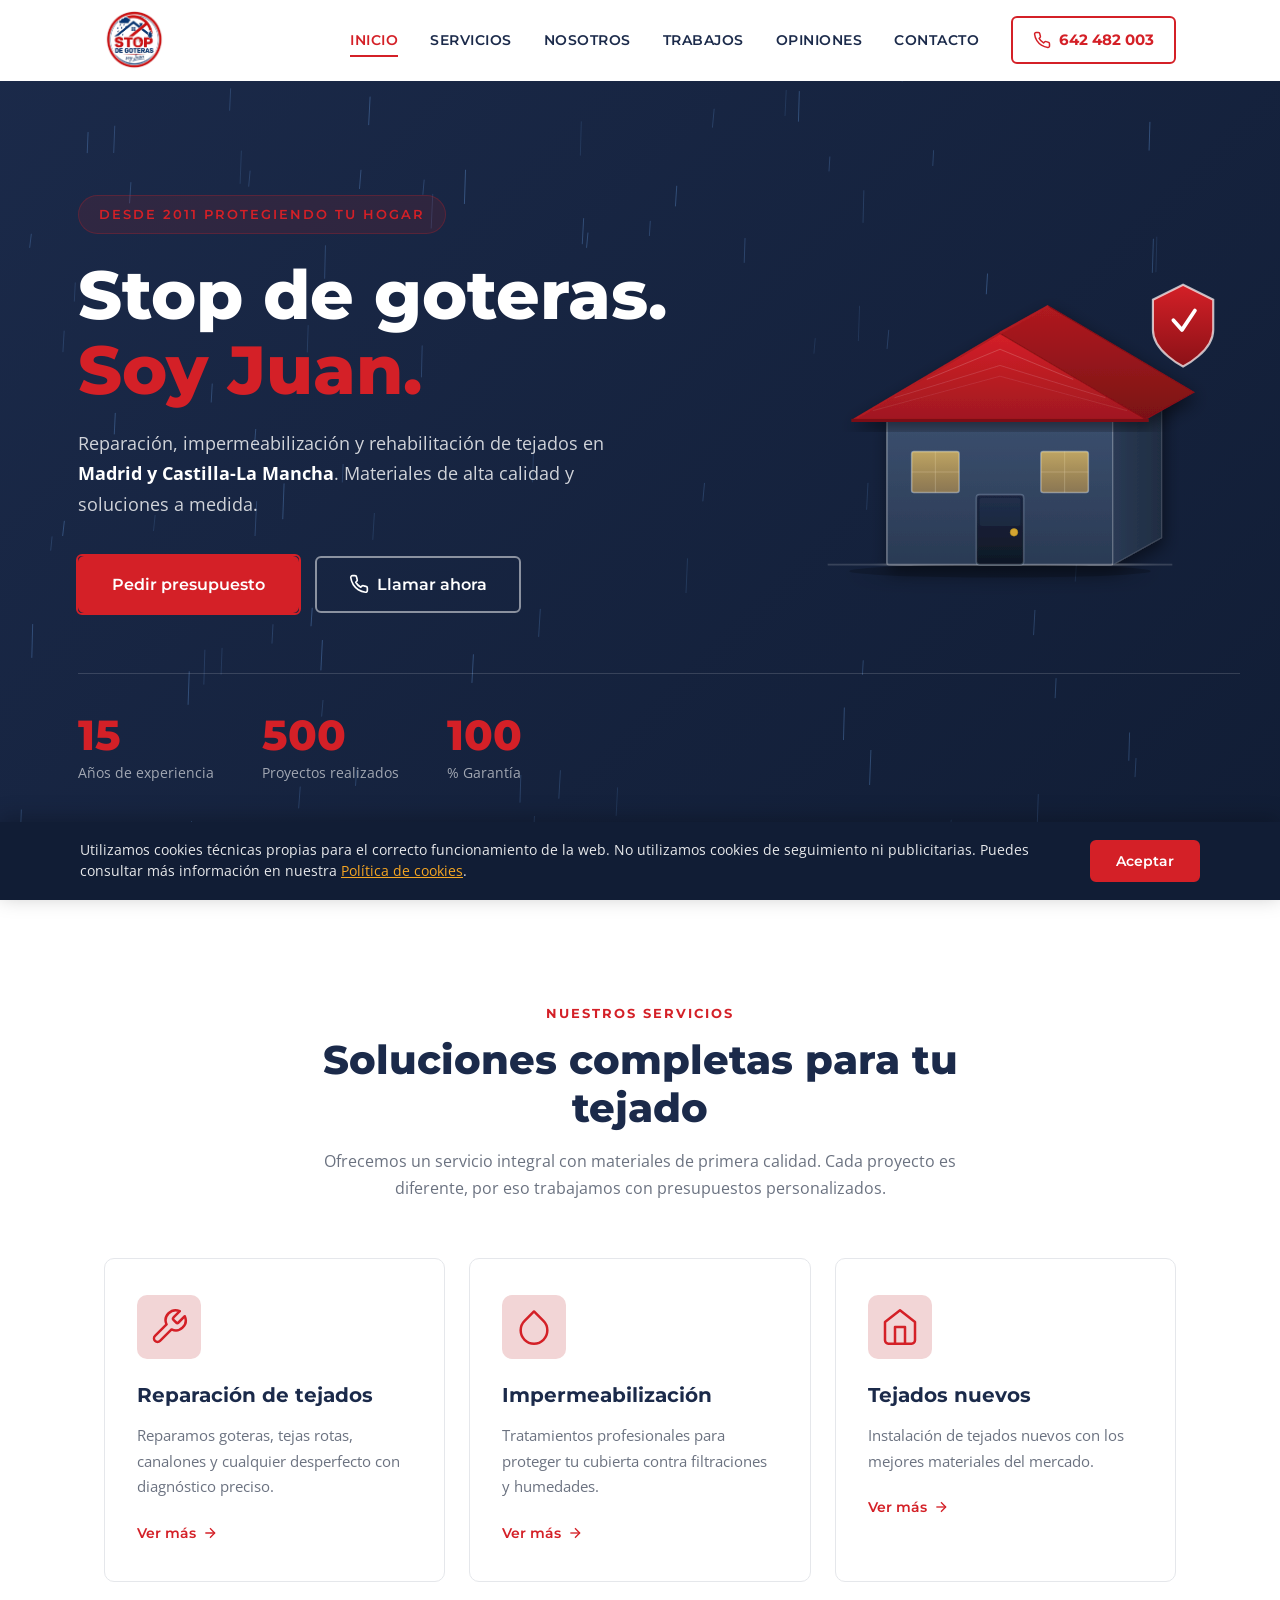
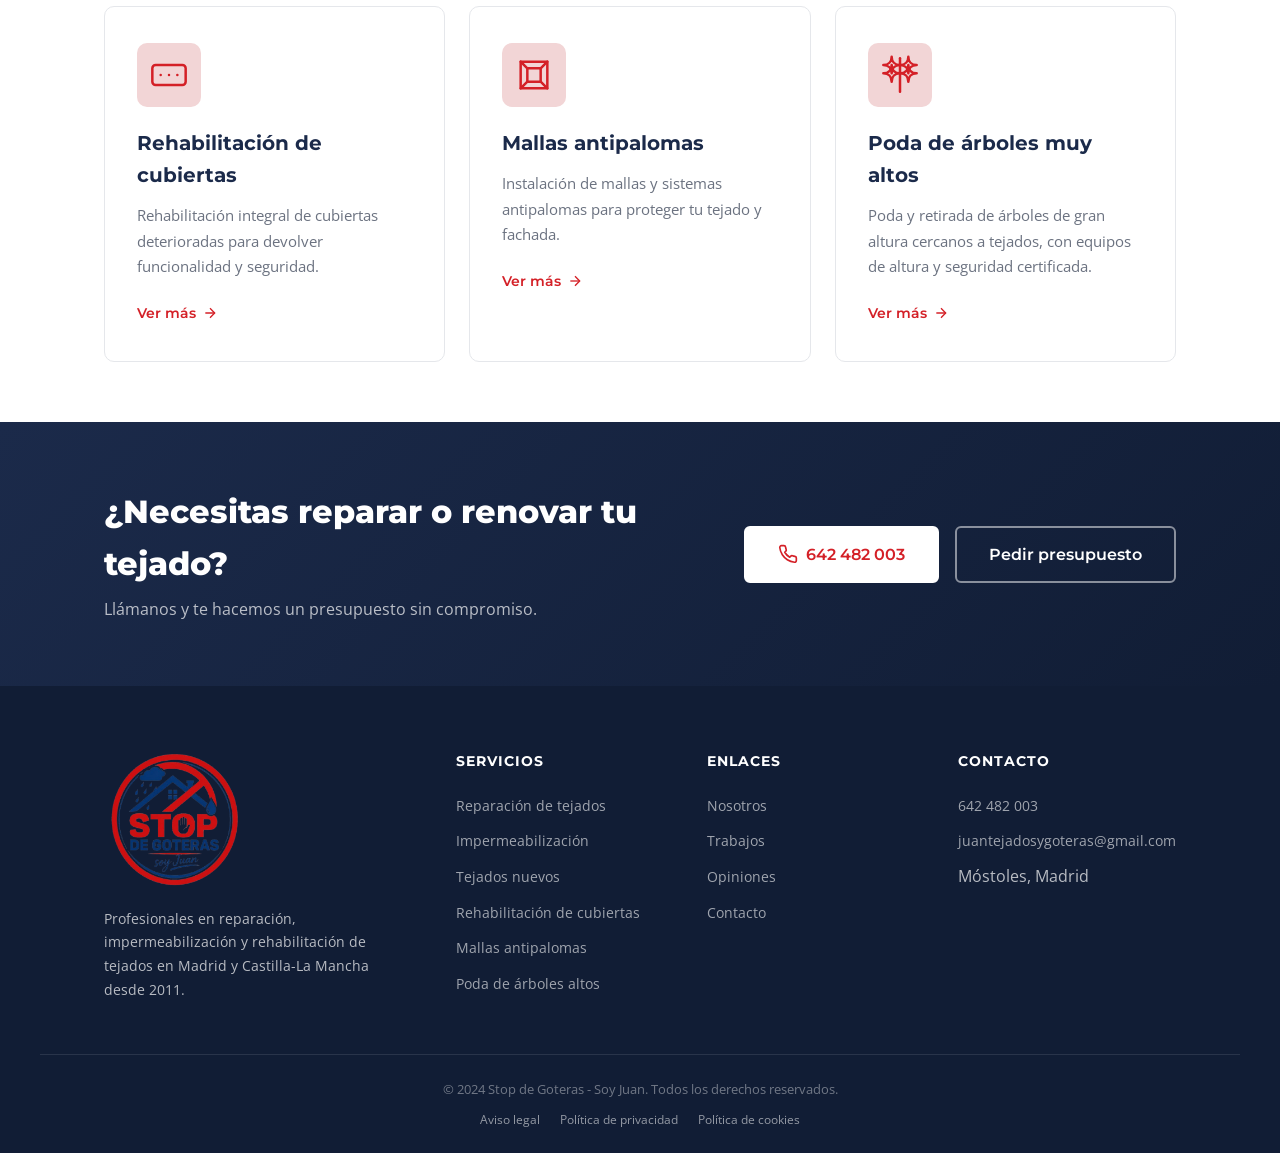
==== commit a3a13b56: "seo: add canonical, Open Graph tags, sitemap and robots for tejadosjuan.com" ====
--- a/index.html
+++ b/index.html
@@ -5,6 +5,15 @@
   <meta name="viewport" content="width=device-width, initial-scale=1.0">
   <title>Stop de Goteras - Soy Juan | Reparación de Tejados en Madrid</title>
   <meta name="description" content="Stop de Goteras - Soy Juan: 15 años de experiencia en reparación de tejados, impermeabilización y rehabilitación de cubiertas en Madrid y Castilla-La Mancha.">
+  <link rel="canonical" href="https://tejadosjuan.com/">
+  <meta property="og:type" content="website">
+  <meta property="og:site_name" content="Stop de Goteras - Soy Juan">
+  <meta property="og:locale" content="es_ES">
+  <meta property="og:url" content="https://tejadosjuan.com/">
+  <meta property="og:title" content="Stop de Goteras - Soy Juan | Reparación de Tejados en Madrid">
+  <meta property="og:description" content="15 años de experiencia en reparación, impermeabilización y rehabilitación de tejados en Madrid y Castilla-La Mancha. Presupuesto sin compromiso.">
+  <meta property="og:image" content="https://tejadosjuan.com/assets/img/logo.png">
+  <meta name="twitter:card" content="summary_large_image">
   <link rel="icon" type="image/x-icon" href="assets/img/favicon.ico">
   <link rel="icon" type="image/png" sizes="32x32" href="assets/img/favicon-32.png">
   <link rel="apple-touch-icon" href="assets/img/favicon.png">
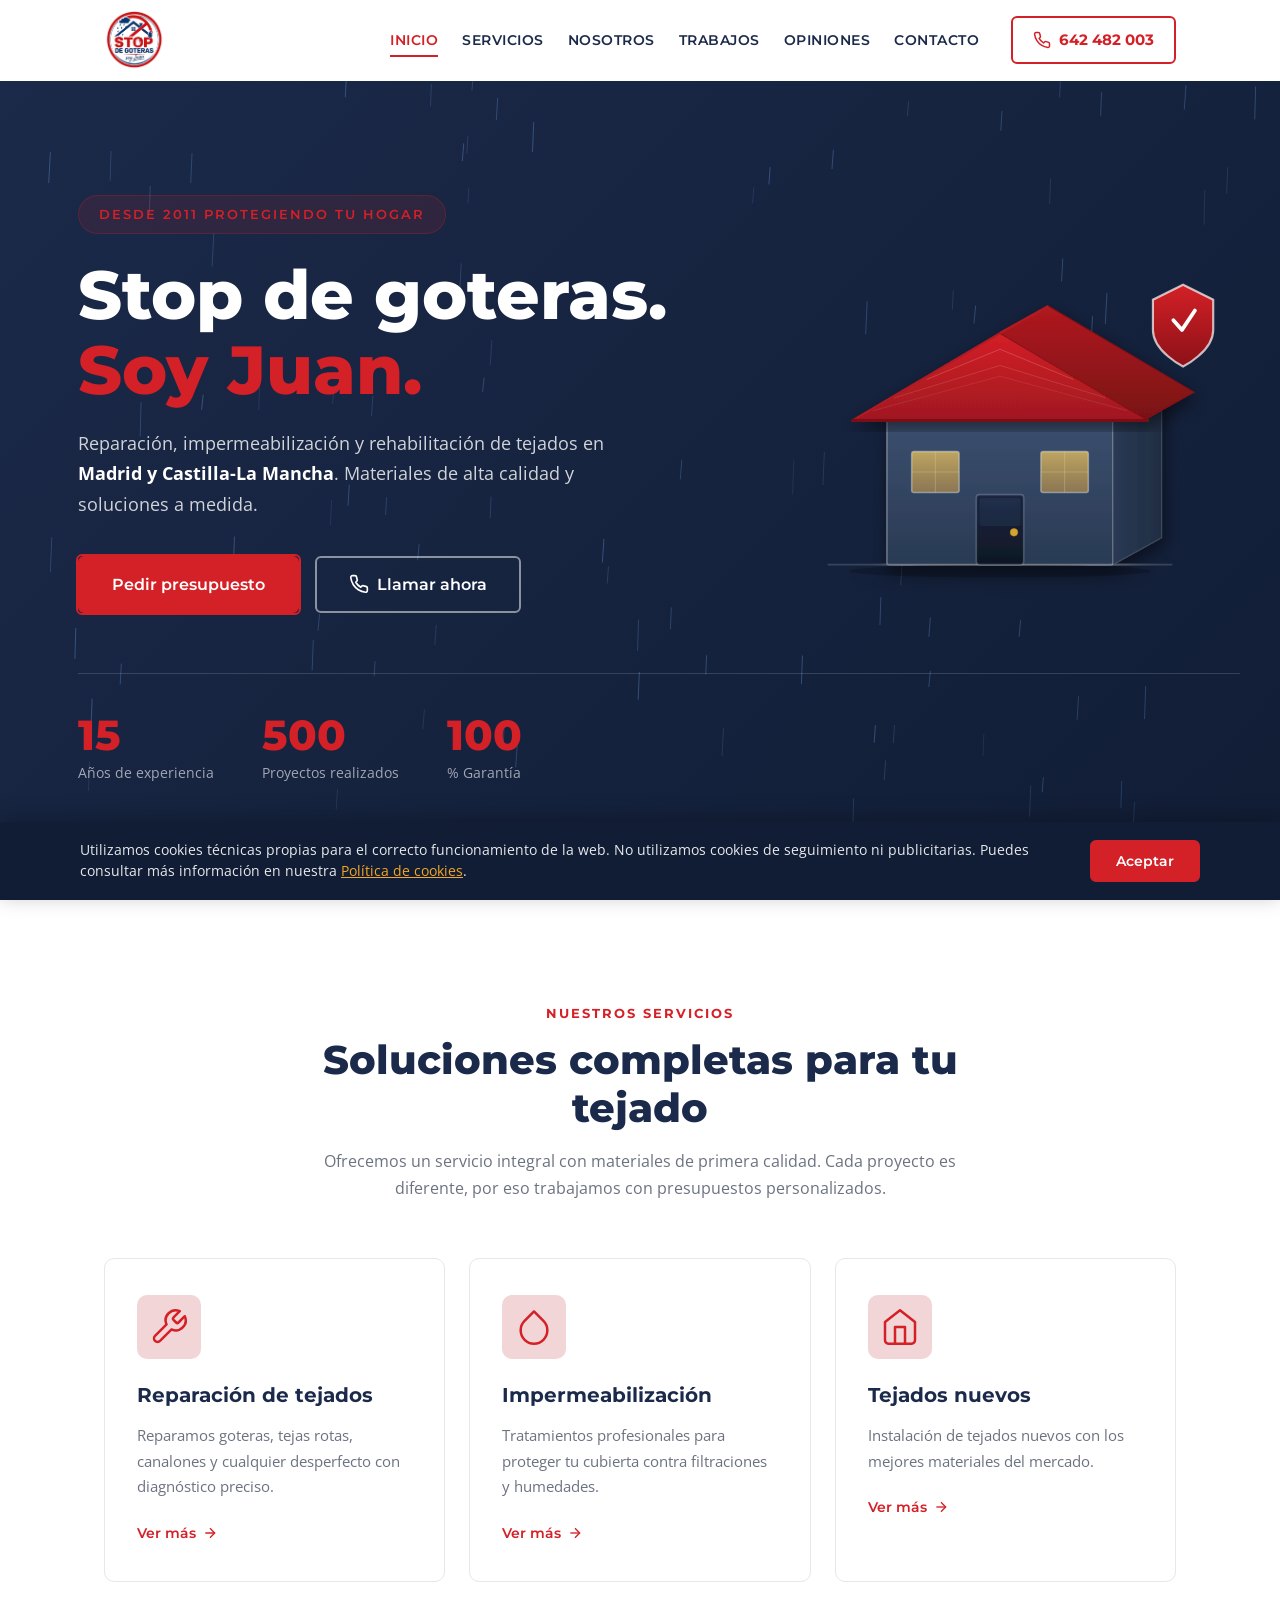
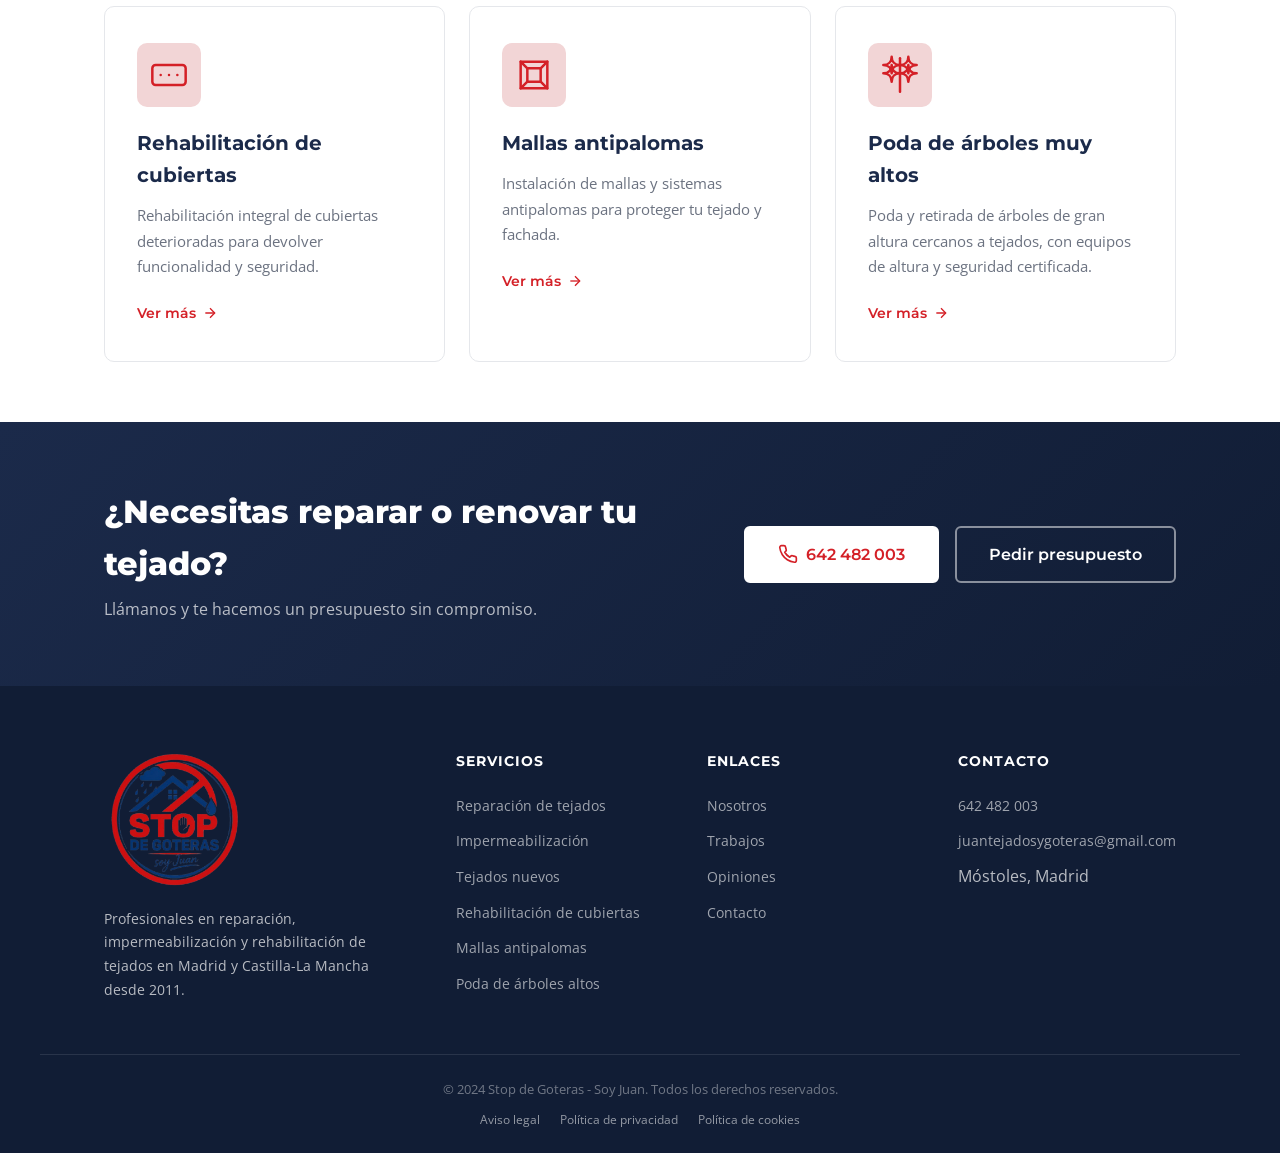
==== commit 858721d5: "fix: restore mobile burger menu + strip .html from URLs for cleaner paths" ====
--- a/index.html
+++ b/index.html
@@ -27,17 +27,17 @@
   <!-- HEADER -->
   <header class="header" id="header">
     <div class="container header__inner">
-      <a href="index.html" class="header__logo">
+      <a href="/" class="header__logo">
         <img src="assets/img/logo.png" alt="Stop de Goteras - Soy Juan" class="header__logo-img">
       </a>
       <nav class="header__nav" id="nav" aria-label="Navegación principal">
         <ul class="header__menu">
-          <li><a href="index.html" class="header__link active">Inicio</a></li>
-          <li><a href="servicios.html" class="header__link">Servicios</a></li>
-          <li><a href="nosotros.html" class="header__link">Nosotros</a></li>
-          <li><a href="trabajos.html" class="header__link">Trabajos</a></li>
-          <li><a href="opiniones.html" class="header__link">Opiniones</a></li>
-          <li><a href="contacto.html" class="header__link">Contacto</a></li>
+          <li><a href="/" class="header__link active">Inicio</a></li>
+          <li><a href="servicios" class="header__link">Servicios</a></li>
+          <li><a href="nosotros" class="header__link">Nosotros</a></li>
+          <li><a href="trabajos" class="header__link">Trabajos</a></li>
+          <li><a href="opiniones" class="header__link">Opiniones</a></li>
+          <li><a href="contacto" class="header__link">Contacto</a></li>
         </ul>
       </nav>
       <a href="tel:642482003" class="header__cta">
@@ -176,7 +176,7 @@
       </h1>
       <p class="hero__subtitle">Reparación, impermeabilización y rehabilitación de tejados en <strong>Madrid y Castilla-La Mancha</strong>. Materiales de alta calidad y soluciones a medida.</p>
       <div class="hero__actions">
-        <a href="contacto.html" class="btn btn--primary btn--lg hero__cta-pulse">Pedir presupuesto</a>
+        <a href="contacto" class="btn btn--primary btn--lg hero__cta-pulse">Pedir presupuesto</a>
         <a href="tel:642482003" class="btn btn--outline btn--lg">
           <svg width="20" height="20" viewBox="0 0 24 24" fill="none" stroke="currentColor" stroke-width="2" stroke-linecap="round" stroke-linejoin="round"><path d="M22 16.92v3a2 2 0 0 1-2.18 2 19.79 19.79 0 0 1-8.63-3.07 19.5 19.5 0 0 1-6-6 19.79 19.79 0 0 1-3.07-8.67A2 2 0 0 1 4.11 2h3a2 2 0 0 1 2 1.72c.127.96.361 1.903.7 2.81a2 2 0 0 1-.45 2.11L8.09 9.91a16 16 0 0 0 6 6l1.27-1.27a2 2 0 0 1 2.11-.45c.907.339 1.85.573 2.81.7A2 2 0 0 1 22 16.92z"/></svg>
           Llamar ahora
@@ -219,7 +219,7 @@
           </div>
           <h3 class="service-card__title">Reparación de tejados</h3>
           <p class="service-card__desc">Reparamos goteras, tejas rotas, canalones y cualquier desperfecto con diagnóstico preciso.</p>
-          <a href="servicios.html" class="service-card__link">Ver más <svg width="16" height="16" viewBox="0 0 24 24" fill="none" stroke="currentColor" stroke-width="2"><path d="M5 12h14"/><path d="m12 5 7 7-7 7"/></svg></a>
+          <a href="servicios" class="service-card__link">Ver más <svg width="16" height="16" viewBox="0 0 24 24" fill="none" stroke="currentColor" stroke-width="2"><path d="M5 12h14"/><path d="m12 5 7 7-7 7"/></svg></a>
         </article>
         <article class="service-card">
           <div class="service-card__icon">
@@ -227,7 +227,7 @@
           </div>
           <h3 class="service-card__title">Impermeabilización</h3>
           <p class="service-card__desc">Tratamientos profesionales para proteger tu cubierta contra filtraciones y humedades.</p>
-          <a href="servicios.html" class="service-card__link">Ver más <svg width="16" height="16" viewBox="0 0 24 24" fill="none" stroke="currentColor" stroke-width="2"><path d="M5 12h14"/><path d="m12 5 7 7-7 7"/></svg></a>
+          <a href="servicios" class="service-card__link">Ver más <svg width="16" height="16" viewBox="0 0 24 24" fill="none" stroke="currentColor" stroke-width="2"><path d="M5 12h14"/><path d="m12 5 7 7-7 7"/></svg></a>
         </article>
         <article class="service-card">
           <div class="service-card__icon">
@@ -235,7 +235,7 @@
           </div>
           <h3 class="service-card__title">Tejados nuevos</h3>
           <p class="service-card__desc">Instalación de tejados nuevos con los mejores materiales del mercado.</p>
-          <a href="servicios.html" class="service-card__link">Ver más <svg width="16" height="16" viewBox="0 0 24 24" fill="none" stroke="currentColor" stroke-width="2"><path d="M5 12h14"/><path d="m12 5 7 7-7 7"/></svg></a>
+          <a href="servicios" class="service-card__link">Ver más <svg width="16" height="16" viewBox="0 0 24 24" fill="none" stroke="currentColor" stroke-width="2"><path d="M5 12h14"/><path d="m12 5 7 7-7 7"/></svg></a>
         </article>
         <article class="service-card">
           <div class="service-card__icon">
@@ -243,7 +243,7 @@
           </div>
           <h3 class="service-card__title">Rehabilitación de cubiertas</h3>
           <p class="service-card__desc">Rehabilitación integral de cubiertas deterioradas para devolver funcionalidad y seguridad.</p>
-          <a href="servicios.html" class="service-card__link">Ver más <svg width="16" height="16" viewBox="0 0 24 24" fill="none" stroke="currentColor" stroke-width="2"><path d="M5 12h14"/><path d="m12 5 7 7-7 7"/></svg></a>
+          <a href="servicios" class="service-card__link">Ver más <svg width="16" height="16" viewBox="0 0 24 24" fill="none" stroke="currentColor" stroke-width="2"><path d="M5 12h14"/><path d="m12 5 7 7-7 7"/></svg></a>
         </article>
         <article class="service-card">
           <div class="service-card__icon">
@@ -251,7 +251,7 @@
           </div>
           <h3 class="service-card__title">Mallas antipalomas</h3>
           <p class="service-card__desc">Instalación de mallas y sistemas antipalomas para proteger tu tejado y fachada.</p>
-          <a href="servicios.html" class="service-card__link">Ver más <svg width="16" height="16" viewBox="0 0 24 24" fill="none" stroke="currentColor" stroke-width="2"><path d="M5 12h14"/><path d="m12 5 7 7-7 7"/></svg></a>
+          <a href="servicios" class="service-card__link">Ver más <svg width="16" height="16" viewBox="0 0 24 24" fill="none" stroke="currentColor" stroke-width="2"><path d="M5 12h14"/><path d="m12 5 7 7-7 7"/></svg></a>
         </article>
         <article class="service-card">
           <div class="service-card__icon">
@@ -259,7 +259,7 @@
           </div>
           <h3 class="service-card__title">Poda de árboles muy altos</h3>
           <p class="service-card__desc">Poda y retirada de árboles de gran altura cercanos a tejados, con equipos de altura y seguridad certificada.</p>
-          <a href="servicios.html" class="service-card__link">Ver más <svg width="16" height="16" viewBox="0 0 24 24" fill="none" stroke="currentColor" stroke-width="2"><path d="M5 12h14"/><path d="m12 5 7 7-7 7"/></svg></a>
+          <a href="servicios" class="service-card__link">Ver más <svg width="16" height="16" viewBox="0 0 24 24" fill="none" stroke="currentColor" stroke-width="2"><path d="M5 12h14"/><path d="m12 5 7 7-7 7"/></svg></a>
         </article>
       </div>
     </div>
@@ -277,7 +277,7 @@
           <svg width="20" height="20" viewBox="0 0 24 24" fill="none" stroke="currentColor" stroke-width="2" stroke-linecap="round" stroke-linejoin="round"><path d="M22 16.92v3a2 2 0 0 1-2.18 2 19.79 19.79 0 0 1-8.63-3.07 19.5 19.5 0 0 1-6-6 19.79 19.79 0 0 1-3.07-8.67A2 2 0 0 1 4.11 2h3a2 2 0 0 1 2 1.72c.127.96.361 1.903.7 2.81a2 2 0 0 1-.45 2.11L8.09 9.91a16 16 0 0 0 6 6l1.27-1.27a2 2 0 0 1 2.11-.45c.907.339 1.85.573 2.81.7A2 2 0 0 1 22 16.92z"/></svg>
           642 482 003
         </a>
-        <a href="contacto.html" class="btn btn--outline-white btn--lg">Pedir presupuesto</a>
+        <a href="contacto" class="btn btn--outline-white btn--lg">Pedir presupuesto</a>
       </div>
     </div>
   </section>
@@ -292,21 +292,21 @@
       <div class="footer__links">
         <h4 class="footer__heading">Servicios</h4>
         <ul>
-          <li><a href="servicios.html">Reparación de tejados</a></li>
-          <li><a href="servicios.html">Impermeabilización</a></li>
-          <li><a href="servicios.html">Tejados nuevos</a></li>
-          <li><a href="servicios.html">Rehabilitación de cubiertas</a></li>
-          <li><a href="servicios.html">Mallas antipalomas</a></li>
-          <li><a href="servicios.html">Poda de árboles altos</a></li>
+          <li><a href="servicios">Reparación de tejados</a></li>
+          <li><a href="servicios">Impermeabilización</a></li>
+          <li><a href="servicios">Tejados nuevos</a></li>
+          <li><a href="servicios">Rehabilitación de cubiertas</a></li>
+          <li><a href="servicios">Mallas antipalomas</a></li>
+          <li><a href="servicios">Poda de árboles altos</a></li>
         </ul>
       </div>
       <div class="footer__links">
         <h4 class="footer__heading">Enlaces</h4>
         <ul>
-          <li><a href="nosotros.html">Nosotros</a></li>
-          <li><a href="trabajos.html">Trabajos</a></li>
-          <li><a href="opiniones.html">Opiniones</a></li>
-          <li><a href="contacto.html">Contacto</a></li>
+          <li><a href="nosotros">Nosotros</a></li>
+          <li><a href="trabajos">Trabajos</a></li>
+          <li><a href="opiniones">Opiniones</a></li>
+          <li><a href="contacto">Contacto</a></li>
         </ul>
       </div>
       <div class="footer__links">
@@ -322,9 +322,9 @@
       <div class="container footer__bottom-inner">
         <p>&copy; 2024 Stop de Goteras - Soy Juan. Todos los derechos reservados.</p>
         <ul class="footer__legal">
-          <li><a href="aviso-legal.html">Aviso legal</a></li>
-          <li><a href="privacidad.html">Política de privacidad</a></li>
-          <li><a href="cookies.html">Política de cookies</a></li>
+          <li><a href="aviso-legal">Aviso legal</a></li>
+          <li><a href="privacidad">Política de privacidad</a></li>
+          <li><a href="cookies">Política de cookies</a></li>
         </ul>
       </div>
     </div>
@@ -332,7 +332,7 @@
 
   <div class="cookie-banner" id="cookieBanner" hidden>
     <div class="cookie-banner__inner">
-      <p class="cookie-banner__text">Utilizamos cookies técnicas propias para el correcto funcionamiento de la web. No utilizamos cookies de seguimiento ni publicitarias. Puedes consultar más información en nuestra <a href="cookies.html">Política de cookies</a>.</p>
+      <p class="cookie-banner__text">Utilizamos cookies técnicas propias para el correcto funcionamiento de la web. No utilizamos cookies de seguimiento ni publicitarias. Puedes consultar más información en nuestra <a href="cookies">Política de cookies</a>.</p>
       <div class="cookie-banner__actions">
         <button type="button" class="btn btn--primary" id="cookieAccept">Aceptar</button>
       </div>
--- a/assets/css/styles.css
+++ b/assets/css/styles.css
@@ -172,7 +172,7 @@
   flex-shrink: 0;
 }
 .header__nav { margin-left: auto; margin-right: 32px; }
-.header__menu { display: flex; gap: 32px; }
+.header__menu { display: flex; gap: 24px; }
 .header__link {
   font-family: var(--font-heading);
   font-size: 14px;
@@ -211,12 +211,6 @@
 }
 .header__cta:hover { background: var(--red); color: var(--white); }
 
-@media (max-width: 900px) {
-  .header__cta { display: none; }
-  .header__burger { display: flex; }
-  .header__nav { margin-right: 8px; }
-}
-
 .header__burger {
   display: none;
   flex-direction: column;
@@ -225,6 +219,13 @@
   width: 44px; height: 44px;
   background: none; border: none; cursor: pointer; padding: 8px;
 }
+
+@media (max-width: 900px) {
+  .header__cta { display: none; }
+  .header__burger { display: flex; }
+  .header__nav { margin-right: 8px; }
+}
+
 .header__burger span {
   display: block; width: 100%; height: 2px;
   background: var(--navy); border-radius: 2px;
@@ -523,18 +524,24 @@
 }
 .page-hero__title {
   font-family: var(--font-heading);
-  font-size: clamp(32px, 5vw, 52px);
+  font-size: clamp(22px, 3.2vw, 38px);
   font-weight: 800;
   color: var(--white);
-  margin-bottom: 12px;
+  margin: 0 auto 14px;
+  max-width: 520px;
   animation: title-slide-up 0.8s cubic-bezier(0.16, 1, 0.3, 1) 0.3s both;
+  overflow-wrap: break-word;
+  word-wrap: break-word;
+  hyphens: auto;
+  line-height: 1.25;
 }
 .page-hero__subtitle {
-  font-size: 18px;
+  font-size: clamp(14px, 1.6vw, 17px);
   color: rgba(255,255,255,0.7);
   max-width: 500px;
   margin: 0 auto;
   animation: fade-in-up 0.8s ease-out 0.5s both;
+  overflow-wrap: break-word;
 }
 .page-hero__roof {
   position: absolute;
@@ -552,6 +559,9 @@
   left: 0;
   width: 100%;
   height: 100%;
+}
+@media (max-width: 720px) {
+  .page-hero__roof { display: none; }
 }
 
 .page-hero__wave {
@@ -1179,7 +1189,7 @@
   .values__grid { grid-template-columns: repeat(2, 1fr); }
 }
 
-@media (max-width: 768px) {
+@media (max-width: 900px) {
   .header__inner { height: 70px; }
   .header__logo-img { height: 48px; }
   .header__nav {
@@ -1218,7 +1228,8 @@
   .hero__stat-label { margin-top: 0; font-size: 13px; }
 
   .page-hero { padding: 120px 0 50px; }
-  .page-hero__title { font-size: clamp(24px, 6vw, 36px); }
+  .page-hero__title { font-size: clamp(20px, 5.5vw, 32px); }
+  .page-hero__subtitle { font-size: 14px; padding: 0 8px; }
 
   .section-header { margin-bottom: 40px; }
 
@@ -1299,6 +1310,8 @@
   background: var(--gray-50);
   border-radius: var(--radius-lg);
   border: 1px solid var(--gray-200);
+  max-width: 100%;
+  text-align: center;
 }
 .reviews__score-number {
   font-family: var(--font-heading);
@@ -1311,7 +1324,7 @@
 .reviews__score-label { font-size: 13px; color: var(--gray-500); }
 .reviews__grid {
   display: grid;
-  grid-template-columns: repeat(auto-fit, minmax(300px, 1fr));
+  grid-template-columns: repeat(auto-fit, minmax(min(100%, 280px), 1fr));
   gap: 24px;
   padding-bottom: 40px;
 }
@@ -1325,6 +1338,10 @@
   flex-direction: column;
   gap: 16px;
   transition: transform var(--transition), box-shadow var(--transition);
+  min-width: 0;
+  overflow-wrap: break-word;
+  word-wrap: break-word;
+  hyphens: auto;
 }
 .review-card:hover {
   transform: translateY(-4px);
@@ -1337,7 +1354,14 @@
   color: var(--gray-700);
   font-style: italic;
   margin: 0;
-}
+  overflow-wrap: break-word;
+  word-wrap: break-word;
+  min-width: 0;
+}
+.review-card__author { min-width: 0; flex-wrap: wrap; }
+.review-card__author > div { min-width: 0; flex: 1; }
+.review-card__name,
+.review-card__meta { overflow-wrap: break-word; word-wrap: break-word; }
 .review-card__author {
   display: flex;
   align-items: center;
@@ -1406,6 +1430,15 @@
 }
 @media (max-width: 720px) {
   .review-form { grid-template-columns: 1fr; padding: 28px 20px; }
+  .reviews__grid { grid-template-columns: 1fr; }
+  .reviews__score { padding: 20px 24px; }
+  .reviews__score-number { font-size: 40px; }
+  .review-card { padding: 22px 20px; }
+}
+@media (max-width: 380px) {
+  .review-card { padding: 18px 16px; }
+  .review-card__text { font-size: 14px; }
+  .reviews__score-number { font-size: 34px; }
 }
 
 /* ---------- LEGAL ---------- */
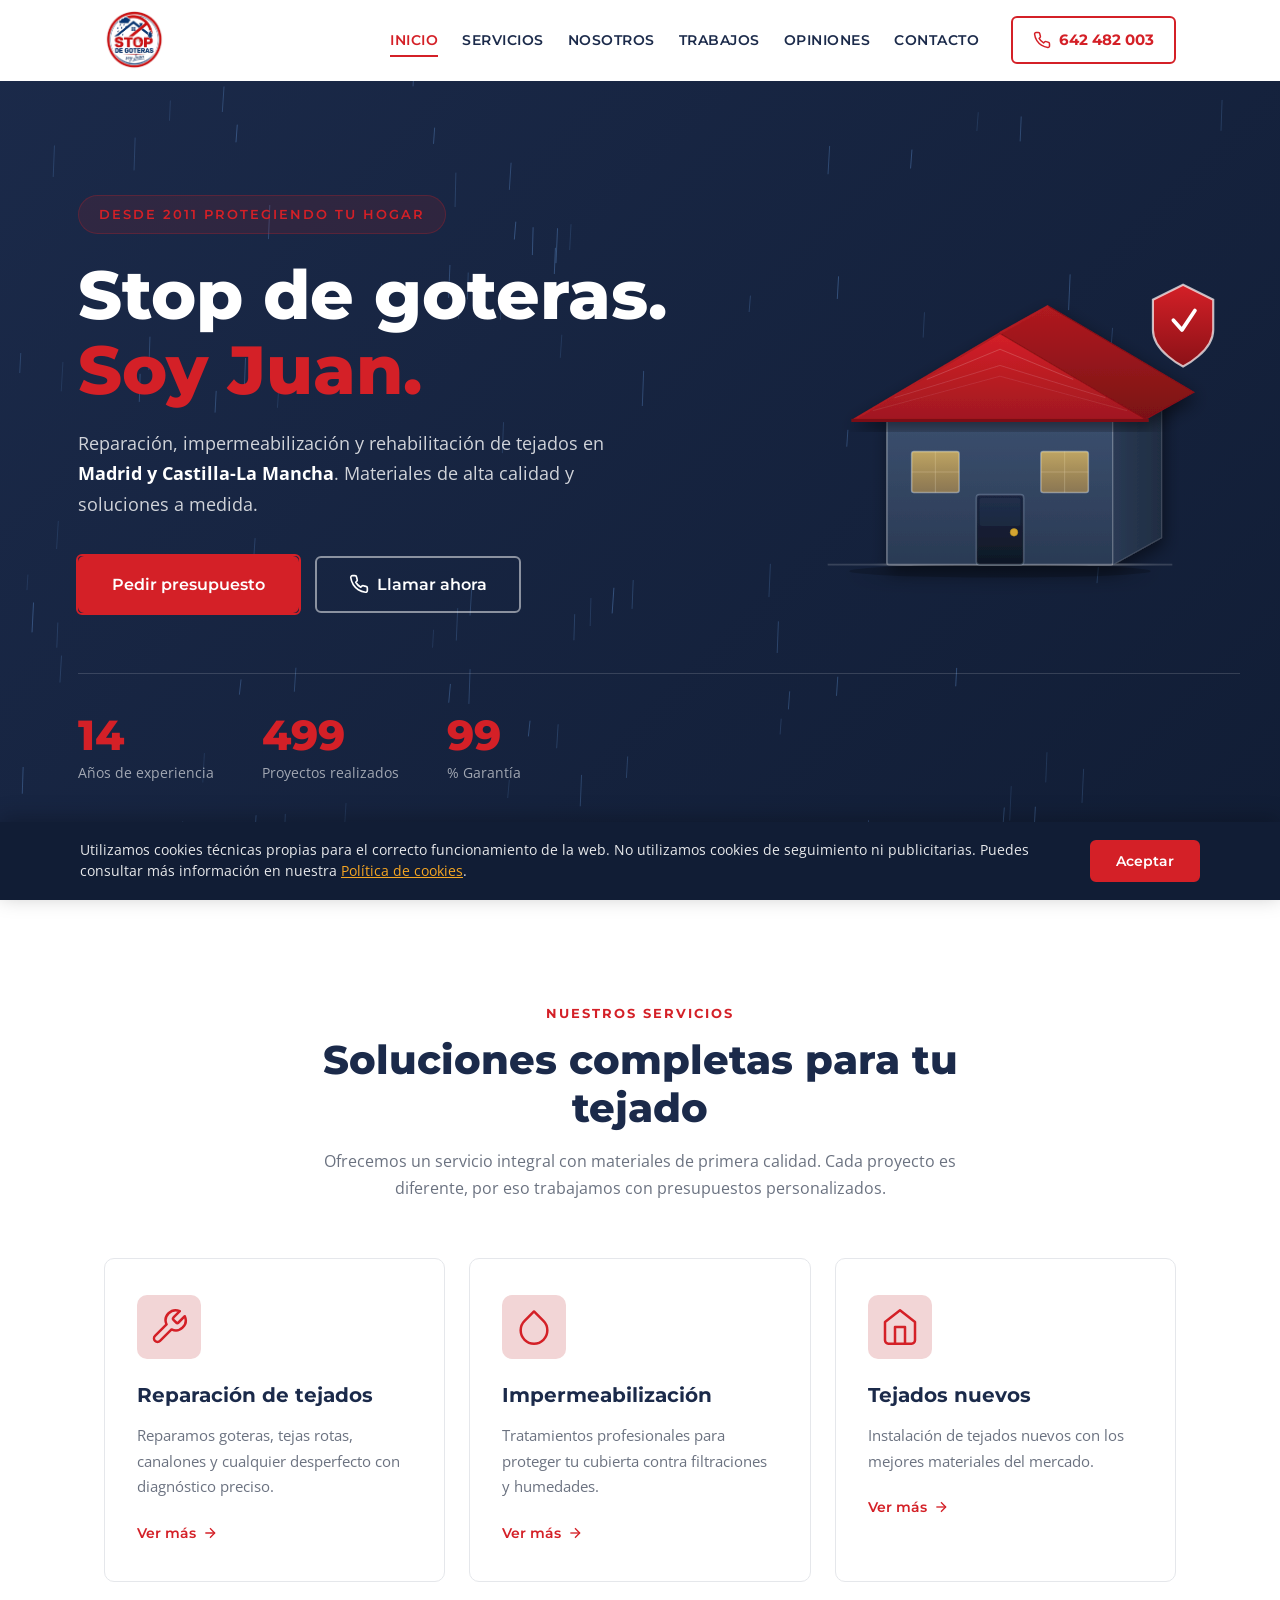
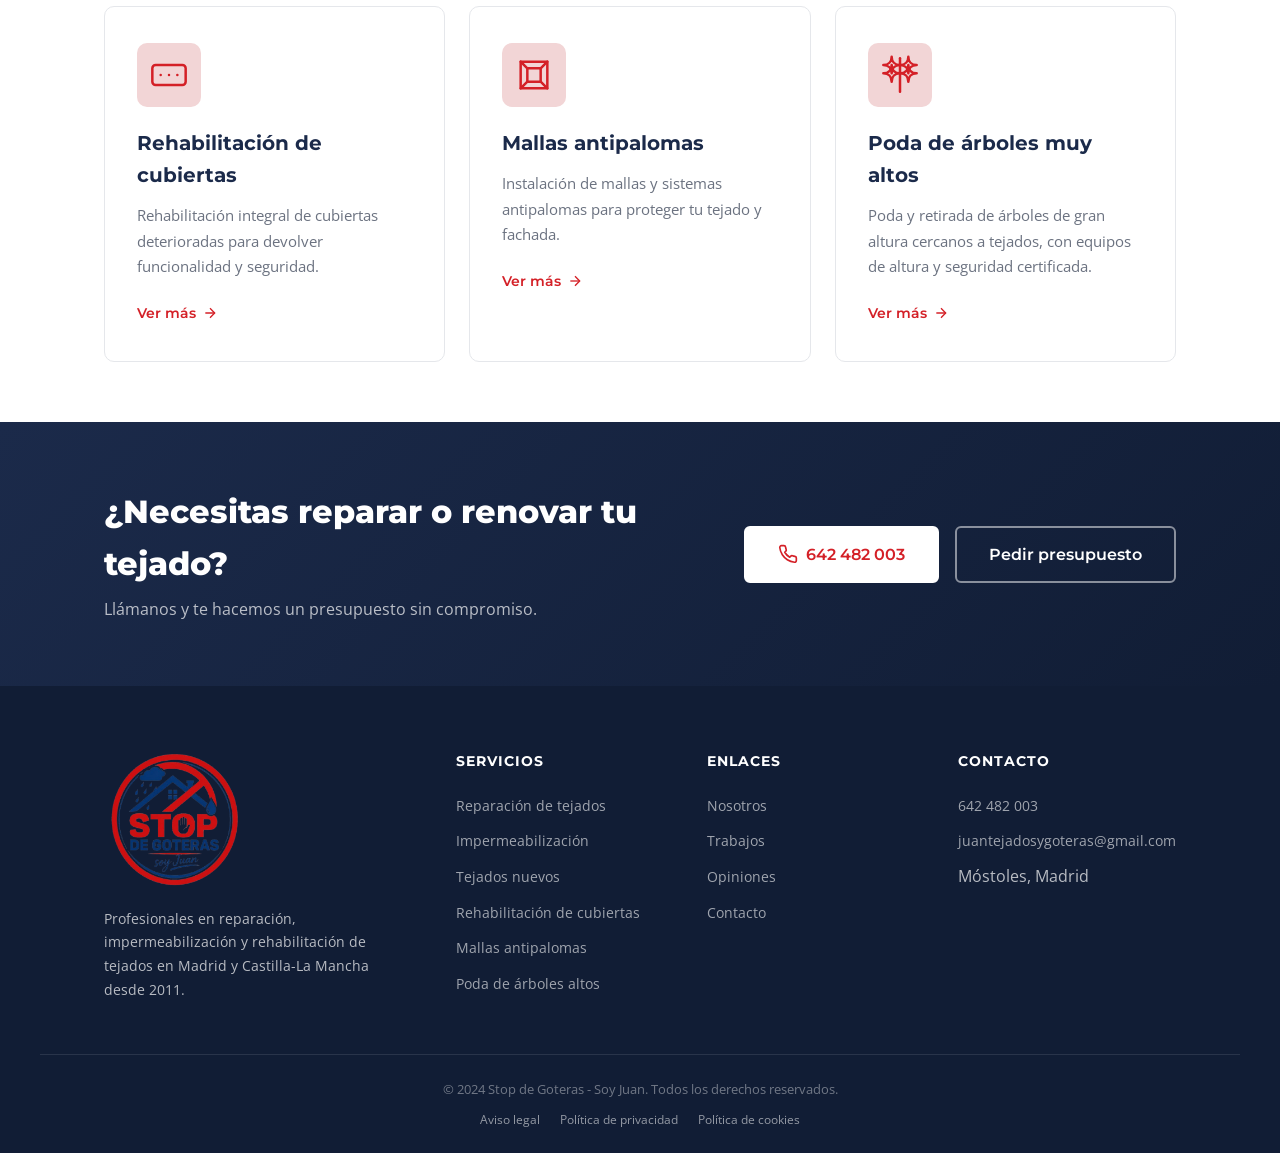
==== commit 837b88e9: "fix: move favicon to root so Google displays it in search results Google looks for favicon.ico at th" ====
--- a/index.html
+++ b/index.html
@@ -14,8 +14,8 @@
   <meta property="og:description" content="15 años de experiencia en reparación, impermeabilización y rehabilitación de tejados en Madrid y Castilla-La Mancha. Presupuesto sin compromiso.">
   <meta property="og:image" content="https://tejadosjuan.com/assets/img/logo.png">
   <meta name="twitter:card" content="summary_large_image">
-  <link rel="icon" type="image/x-icon" href="assets/img/favicon.ico">
-  <link rel="icon" type="image/png" sizes="32x32" href="assets/img/favicon-32.png">
+  <link rel="icon" type="image/x-icon" href="/favicon.ico">
+  <link rel="icon" type="image/png" sizes="32x32" href="/favicon-32.png">
   <link rel="apple-touch-icon" href="assets/img/favicon.png">
   <link rel="preconnect" href="https://fonts.googleapis.com">
   <link rel="preconnect" href="https://fonts.gstatic.com" crossorigin>
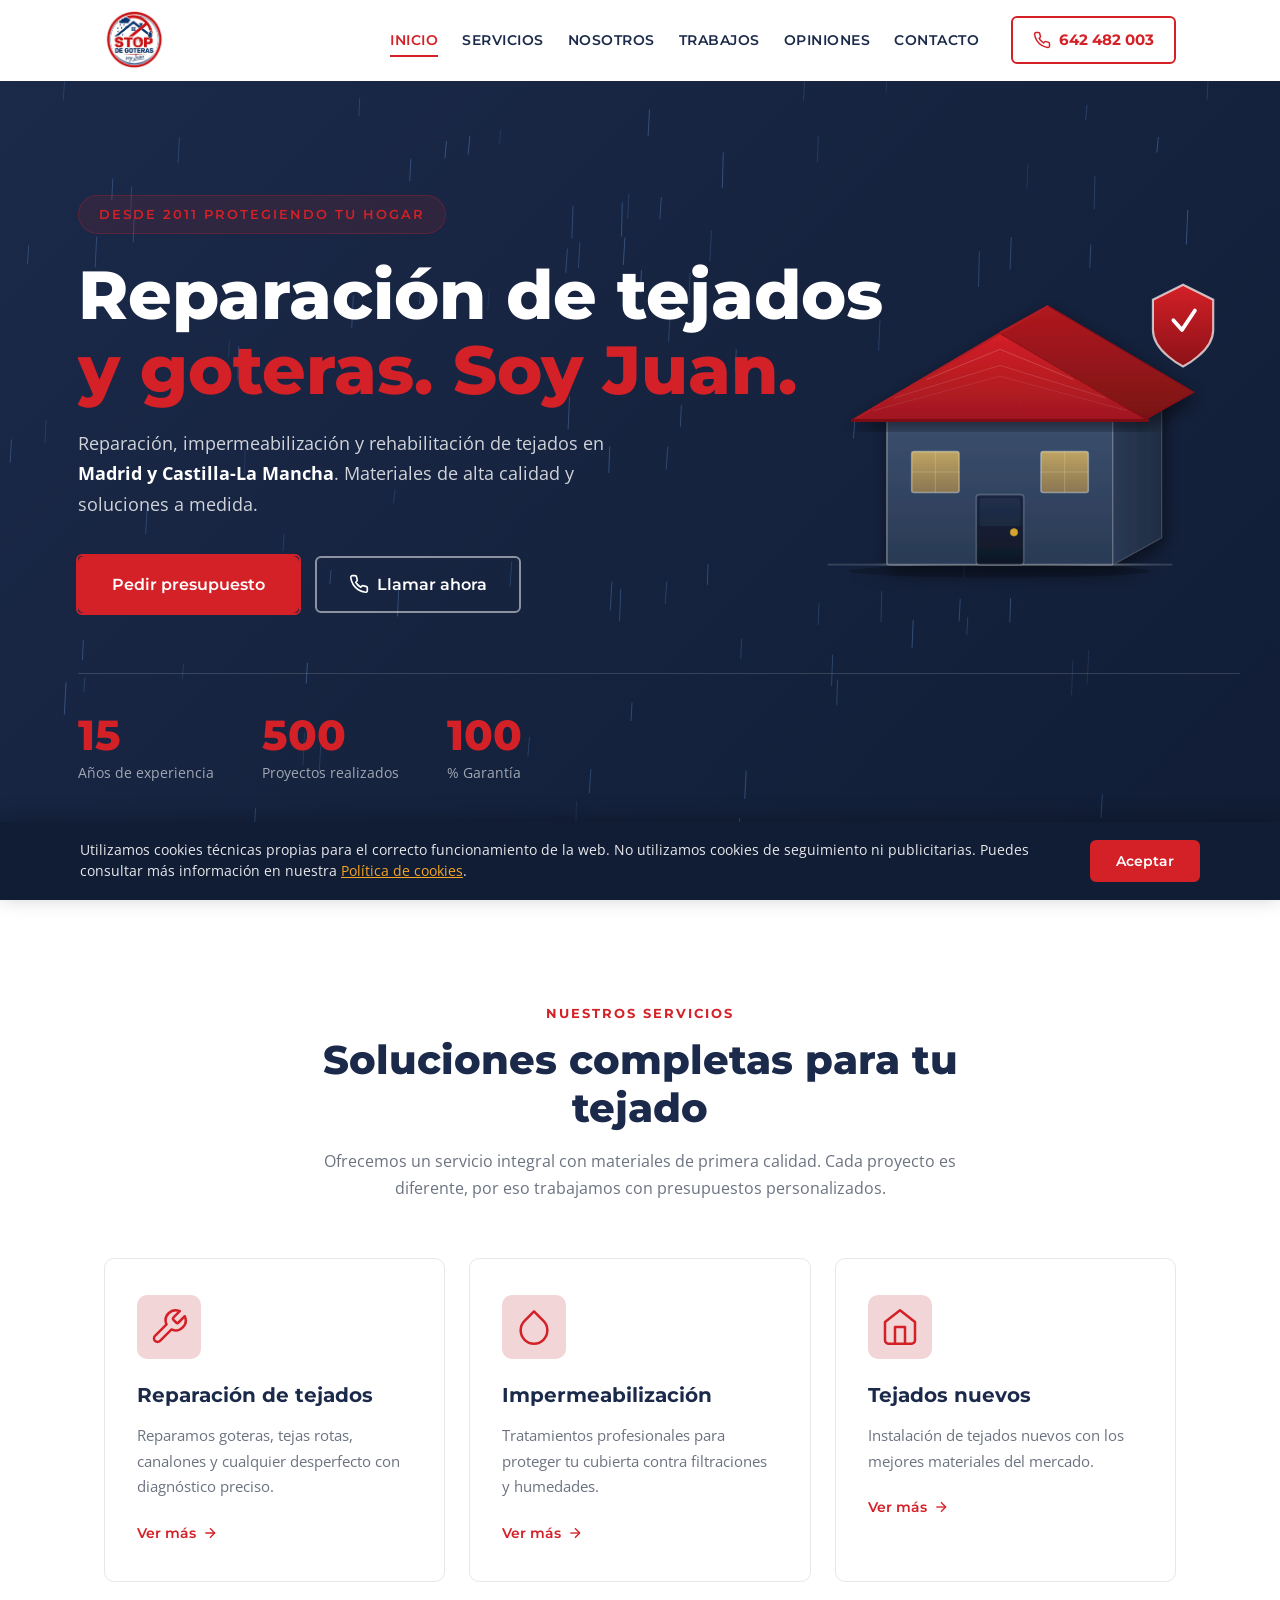
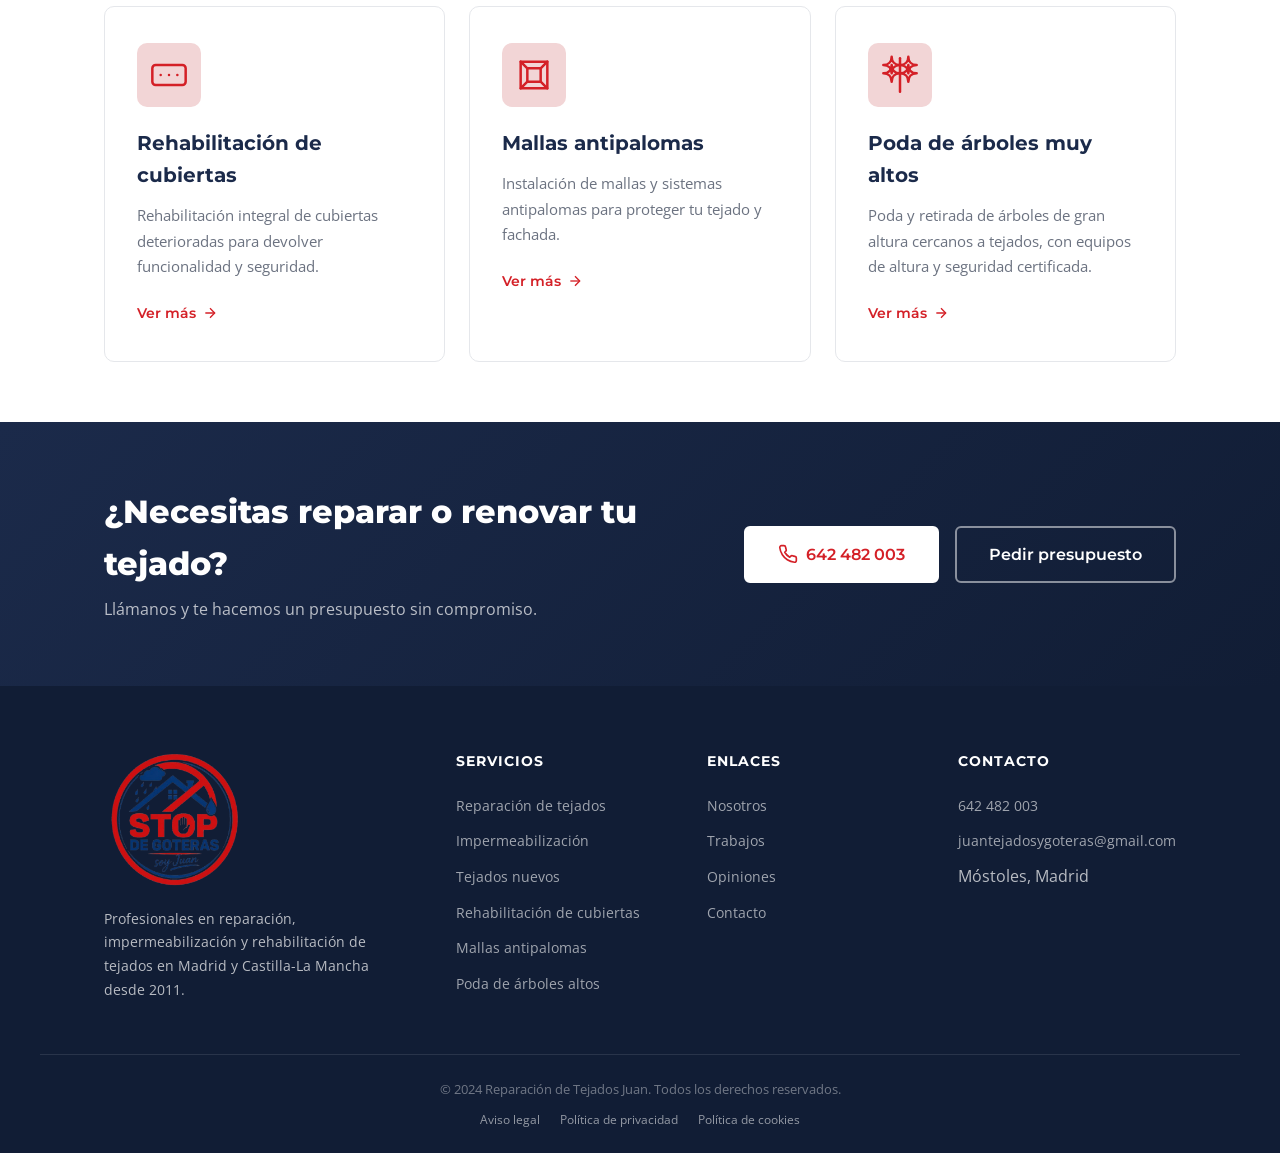
==== commit 4da8ceae: "seo: rebrand to "Reparación de Tejados Juan" for tejados keyword ranking Move the primary SEO keywor" ====
--- a/index.html
+++ b/index.html
@@ -3,14 +3,14 @@
 <head>
   <meta charset="UTF-8">
   <meta name="viewport" content="width=device-width, initial-scale=1.0">
-  <title>Stop de Goteras - Soy Juan | Reparación de Tejados en Madrid</title>
-  <meta name="description" content="Stop de Goteras - Soy Juan: 15 años de experiencia en reparación de tejados, impermeabilización y rehabilitación de cubiertas en Madrid y Castilla-La Mancha.">
+  <title>Reparación de Tejados y Goteras en Madrid | Juan</title>
+  <meta name="description" content="Reparación de Tejados Juan: 15 años de experiencia en reparación de tejados, impermeabilización y rehabilitación de cubiertas en Madrid y Castilla-La Mancha.">
   <link rel="canonical" href="https://tejadosjuan.com/">
   <meta property="og:type" content="website">
-  <meta property="og:site_name" content="Stop de Goteras - Soy Juan">
+  <meta property="og:site_name" content="Reparación de Tejados Juan">
   <meta property="og:locale" content="es_ES">
   <meta property="og:url" content="https://tejadosjuan.com/">
-  <meta property="og:title" content="Stop de Goteras - Soy Juan | Reparación de Tejados en Madrid">
+  <meta property="og:title" content="Reparación de Tejados y Goteras en Madrid | Juan">
   <meta property="og:description" content="15 años de experiencia en reparación, impermeabilización y rehabilitación de tejados en Madrid y Castilla-La Mancha. Presupuesto sin compromiso.">
   <meta property="og:image" content="https://tejadosjuan.com/assets/img/logo.png">
   <meta name="twitter:card" content="summary_large_image">
@@ -28,7 +28,7 @@
   <header class="header" id="header">
     <div class="container header__inner">
       <a href="/" class="header__logo">
-        <img src="assets/img/logo.png" alt="Stop de Goteras - Soy Juan" class="header__logo-img">
+        <img src="assets/img/logo.png" alt="Reparación de Tejados Juan" class="header__logo-img">
       </a>
       <nav class="header__nav" id="nav" aria-label="Navegación principal">
         <ul class="header__menu">
@@ -171,8 +171,8 @@
     <div class="container hero__content">
       <span class="hero__badge">Desde 2011 protegiendo tu hogar</span>
       <h1 class="hero__title">
-        <span class="hero__title-line hero__title-line--1">Stop de goteras.</span>
-        <span class="hero__title-line hero__title-line--2">Soy Juan.</span>
+        <span class="hero__title-line hero__title-line--1">Reparación de tejados</span>
+        <span class="hero__title-line hero__title-line--2">y goteras. Soy Juan.</span>
       </h1>
       <p class="hero__subtitle">Reparación, impermeabilización y rehabilitación de tejados en <strong>Madrid y Castilla-La Mancha</strong>. Materiales de alta calidad y soluciones a medida.</p>
       <div class="hero__actions">
@@ -286,7 +286,7 @@
   <footer class="footer">
     <div class="container footer__inner">
       <div class="footer__brand">
-        <img src="assets/img/logo.png" alt="Stop de Goteras - Soy Juan" class="footer__logo" width="140">
+        <img src="assets/img/logo.png" alt="Reparación de Tejados Juan" class="footer__logo" width="140">
         <p class="footer__desc">Profesionales en reparación, impermeabilización y rehabilitación de tejados en Madrid y Castilla-La Mancha desde 2011.</p>
       </div>
       <div class="footer__links">
@@ -320,7 +320,7 @@
     </div>
     <div class="footer__bottom">
       <div class="container footer__bottom-inner">
-        <p>&copy; 2024 Stop de Goteras - Soy Juan. Todos los derechos reservados.</p>
+        <p>&copy; 2024 Reparación de Tejados Juan. Todos los derechos reservados.</p>
         <ul class="footer__legal">
           <li><a href="aviso-legal">Aviso legal</a></li>
           <li><a href="privacidad">Política de privacidad</a></li>
--- a/assets/css/styles.css
+++ b/assets/css/styles.css
@@ -1,5 +1,5 @@
 /* ============================================
-   STOP DE GOTERAS - SOY JUAN
+   REPARACIÓN DE TEJADOS JUAN
    Paleta: Rojo #D42027, Azul Marino #1B2A4A
    Fondo: Blanco #FFFFFF
    ============================================ */
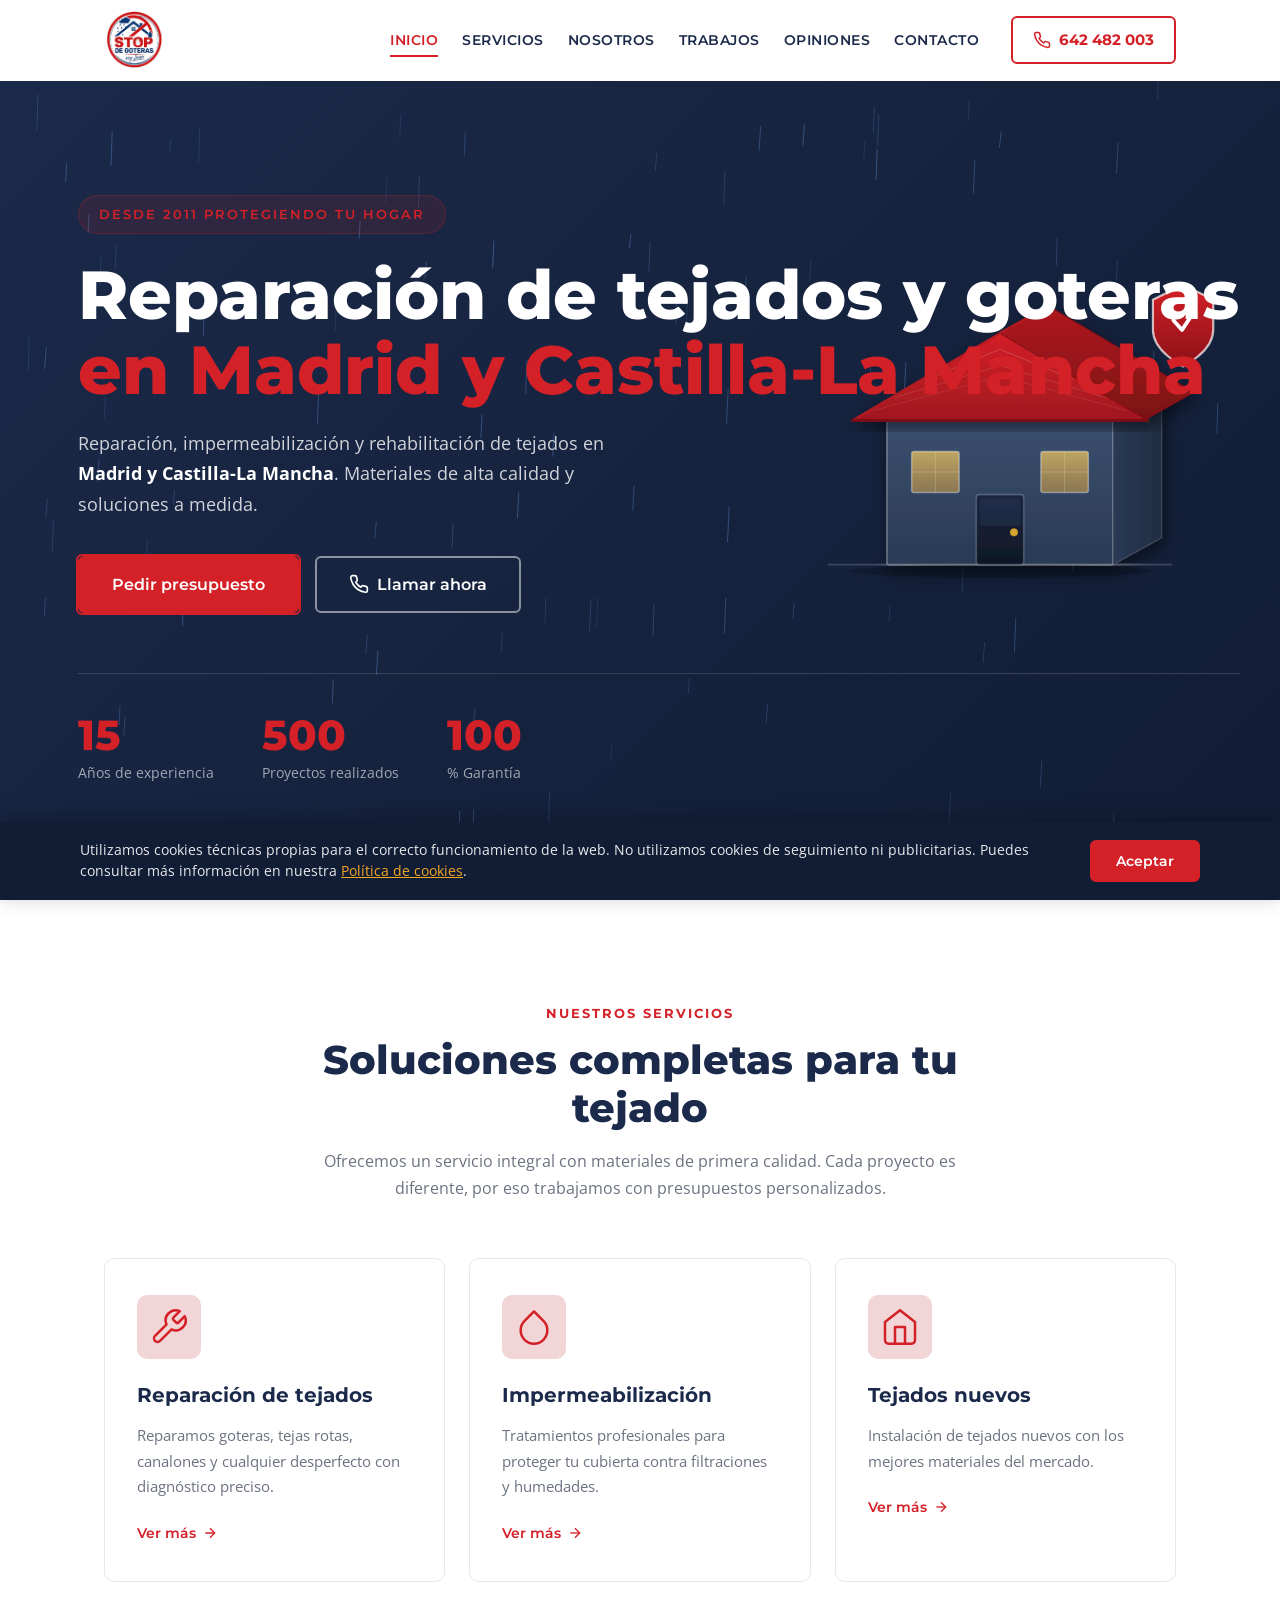
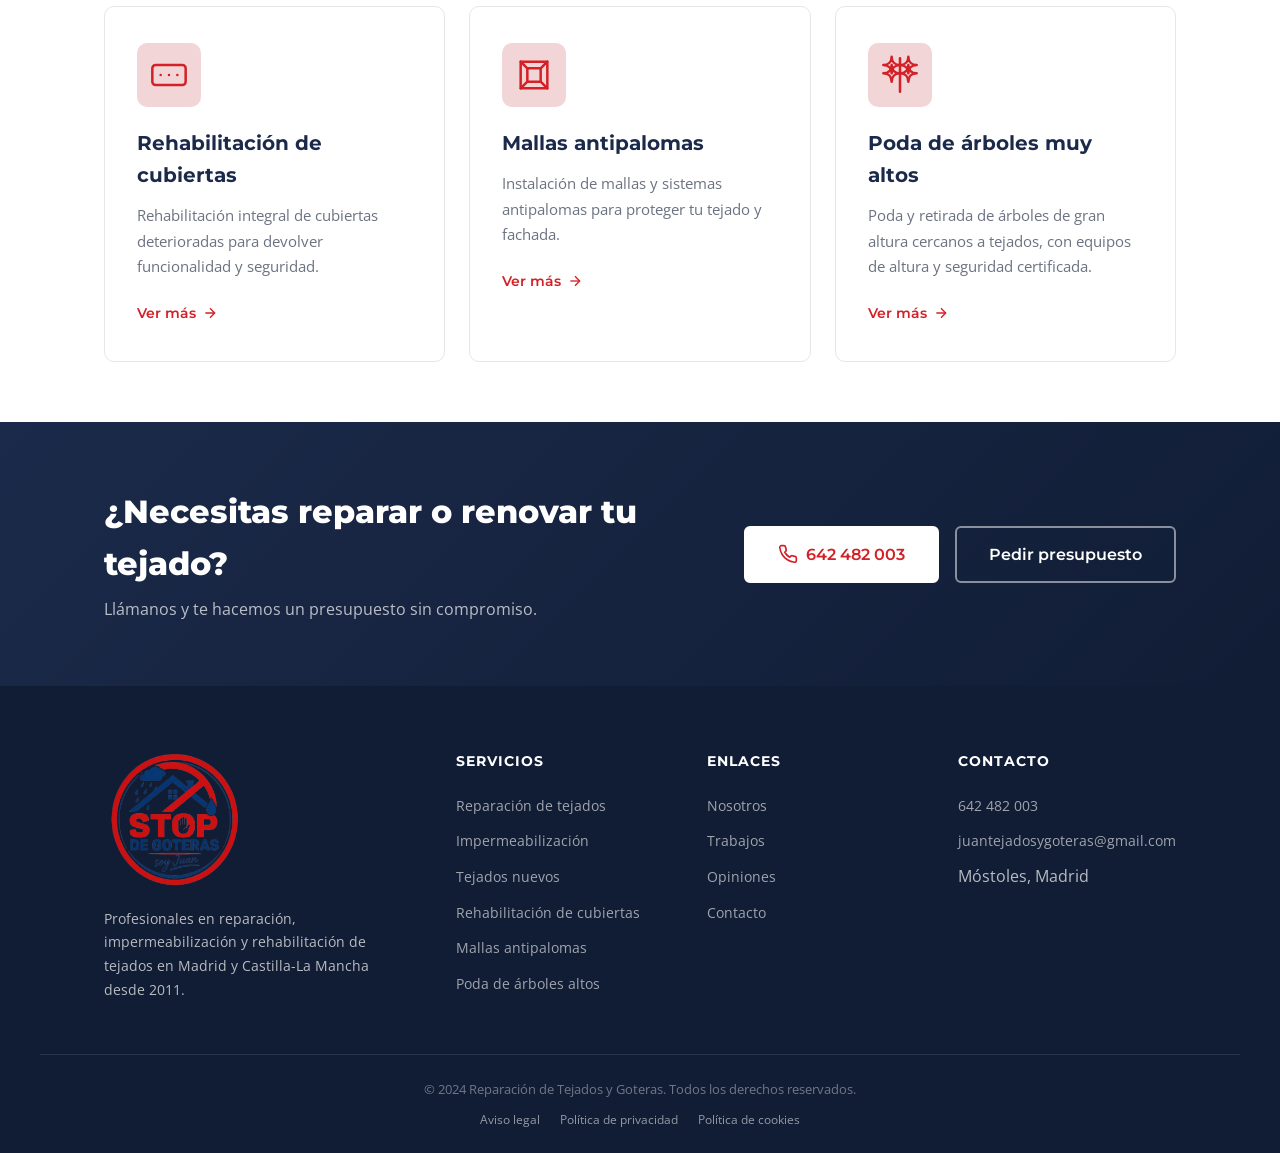
==== commit 1107f471: "seo: target "tejados y goteras Madrid y Castilla-La Mancha" keyword Rebrand SEO text from "Reparacio" ====
--- a/index.html
+++ b/index.html
@@ -3,14 +3,14 @@
 <head>
   <meta charset="UTF-8">
   <meta name="viewport" content="width=device-width, initial-scale=1.0">
-  <title>Reparación de Tejados y Goteras en Madrid | Juan</title>
-  <meta name="description" content="Reparación de Tejados Juan: 15 años de experiencia en reparación de tejados, impermeabilización y rehabilitación de cubiertas en Madrid y Castilla-La Mancha.">
+  <title>Reparación de Tejados y Goteras en Madrid y Castilla-La Mancha | Juan</title>
+  <meta name="description" content="Reparación de tejados y goteras en Madrid y Castilla-La Mancha. 15 años de experiencia en reparación de tejados, impermeabilización y rehabilitación de cubiertas. Presupuesto sin compromiso.">
   <link rel="canonical" href="https://tejadosjuan.com/">
   <meta property="og:type" content="website">
-  <meta property="og:site_name" content="Reparación de Tejados Juan">
+  <meta property="og:site_name" content="Reparación de Tejados y Goteras">
   <meta property="og:locale" content="es_ES">
   <meta property="og:url" content="https://tejadosjuan.com/">
-  <meta property="og:title" content="Reparación de Tejados y Goteras en Madrid | Juan">
+  <meta property="og:title" content="Reparación de Tejados y Goteras en Madrid y Castilla-La Mancha | Juan">
   <meta property="og:description" content="15 años de experiencia en reparación, impermeabilización y rehabilitación de tejados en Madrid y Castilla-La Mancha. Presupuesto sin compromiso.">
   <meta property="og:image" content="https://tejadosjuan.com/assets/img/logo.png">
   <meta name="twitter:card" content="summary_large_image">
@@ -28,7 +28,7 @@
   <header class="header" id="header">
     <div class="container header__inner">
       <a href="/" class="header__logo">
-        <img src="assets/img/logo.png" alt="Reparación de Tejados Juan" class="header__logo-img">
+        <img src="assets/img/logo.png" alt="Reparación de Tejados y Goteras" class="header__logo-img">
       </a>
       <nav class="header__nav" id="nav" aria-label="Navegación principal">
         <ul class="header__menu">
@@ -171,8 +171,8 @@
     <div class="container hero__content">
       <span class="hero__badge">Desde 2011 protegiendo tu hogar</span>
       <h1 class="hero__title">
-        <span class="hero__title-line hero__title-line--1">Reparación de tejados</span>
-        <span class="hero__title-line hero__title-line--2">y goteras. Soy Juan.</span>
+        <span class="hero__title-line hero__title-line--1">Reparación de tejados y goteras</span>
+        <span class="hero__title-line hero__title-line--2">en Madrid y Castilla-La Mancha</span>
       </h1>
       <p class="hero__subtitle">Reparación, impermeabilización y rehabilitación de tejados en <strong>Madrid y Castilla-La Mancha</strong>. Materiales de alta calidad y soluciones a medida.</p>
       <div class="hero__actions">
@@ -286,7 +286,7 @@
   <footer class="footer">
     <div class="container footer__inner">
       <div class="footer__brand">
-        <img src="assets/img/logo.png" alt="Reparación de Tejados Juan" class="footer__logo" width="140">
+        <img src="assets/img/logo.png" alt="Reparación de Tejados y Goteras" class="footer__logo" width="140">
         <p class="footer__desc">Profesionales en reparación, impermeabilización y rehabilitación de tejados en Madrid y Castilla-La Mancha desde 2011.</p>
       </div>
       <div class="footer__links">
@@ -320,7 +320,7 @@
     </div>
     <div class="footer__bottom">
       <div class="container footer__bottom-inner">
-        <p>&copy; 2024 Reparación de Tejados Juan. Todos los derechos reservados.</p>
+        <p>&copy; 2024 Reparación de Tejados y Goteras. Todos los derechos reservados.</p>
         <ul class="footer__legal">
           <li><a href="aviso-legal">Aviso legal</a></li>
           <li><a href="privacidad">Política de privacidad</a></li>
